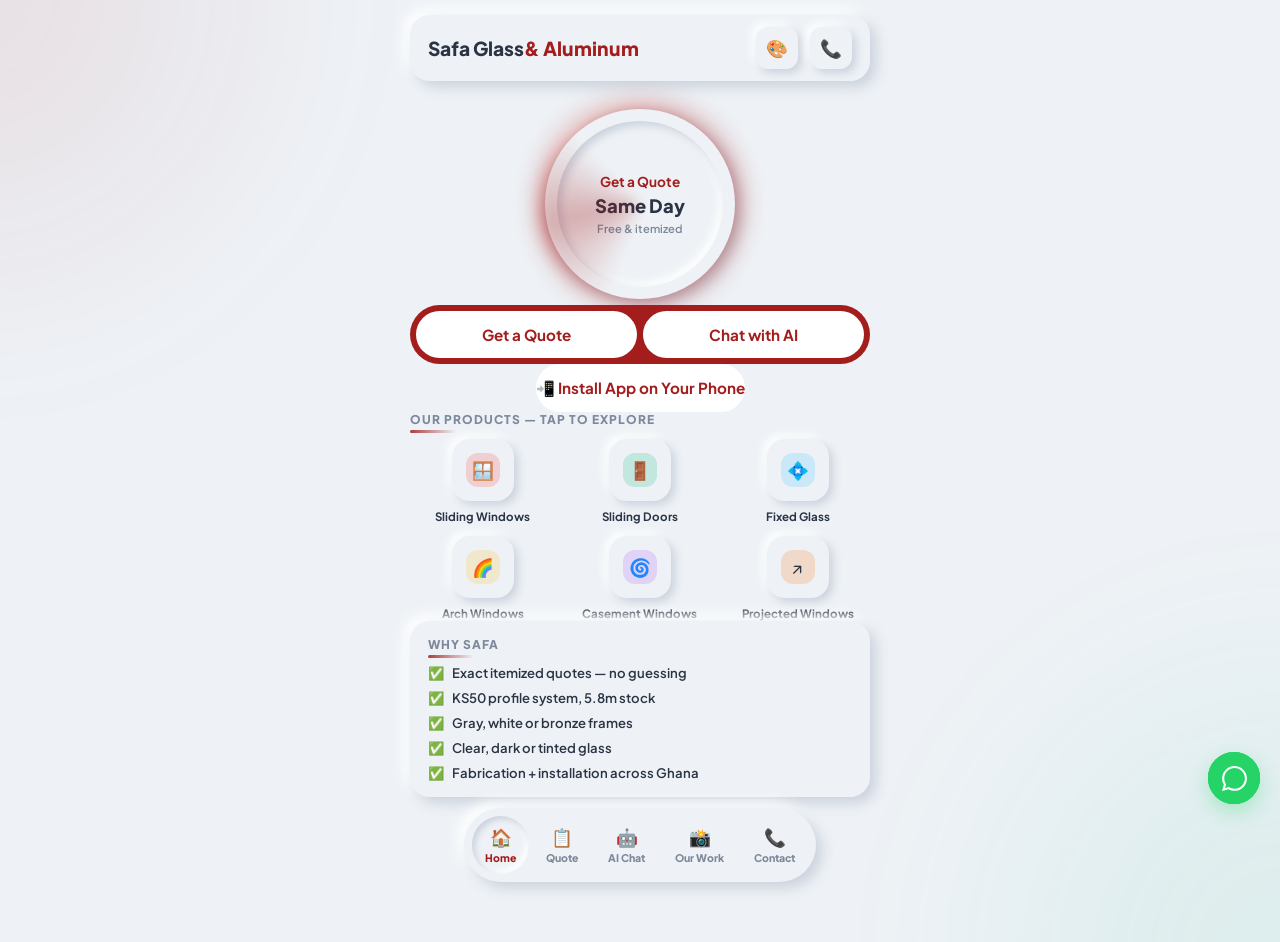
==== index.html @ 669d19ad "v8: AI shows trained example pictures in chat — customer describes window (size+color), AI replies w" ====
<!DOCTYPE html>
<html lang="en">
<head>
  <meta charset="UTF-8" />
  <meta name="viewport" content="width=device-width, initial-scale=1.0" />
  <title>Safa Glass &amp; Aluminum — Quality Fabrication, Ghana</title>
  <!-- v6: scrollable roomy homepage — responsive 16:9 showreel that shows the whole video without cropping, no overlapping elements. v5: installable app (PWA). v4: AI chat memory on device, admin-managed window types, glass showreel video, movable WhatsApp -->
  <link rel="manifest" href="manifest.json">
  <meta name="theme-color" content="#a31d1d">
  <link rel="icon" type="image/png" href="icons/icon-192.png">
  <link rel="apple-touch-icon" href="icons/icon-192.png">
  <meta name="mobile-web-app-capable" content="yes">
  <meta name="apple-mobile-web-app-capable" content="yes">
  <meta name="apple-mobile-web-app-title" content="Safa Glass">
  <link href="https://fonts.googleapis.com/css2?family=Plus+Jakarta+Sans:wght@500;600;700;800&display=swap" rel="stylesheet">
  <style>
    :root, body[data-theme="white"] { --bg-color:#eef2f6; --card-bg:#eef2f6; --shadow-light:#ffffff; --shadow-dark:#cad1dc; --primary-accent:#a31d1d; --text-dark:#2b3445; --text-muted:#7d899b; }
    body[data-theme="black"] { --bg-color:#16181a; --card-bg:#16181a; --shadow-light:#202326; --shadow-dark:#0c0d0e; --primary-accent:#ff4757; --text-dark:#f1f5f9; --text-muted:#8a99ad; }
    body[data-theme="red"] { --bg-color:#2b1215; --card-bg:#2b1215; --shadow-light:#3a191d; --shadow-dark:#1c0b0e; --primary-accent:#ff4d4d; --text-dark:#fecdd3; --text-muted:#fda4af; }
    body[data-theme="gold"] { --bg-color:#221d17; --card-bg:#221d17; --shadow-light:#2f2820; --shadow-dark:#15120e; --primary-accent:#fbbf24; --text-dark:#fef3c7; --text-muted:#d97706; }
    body[data-theme="silver"] { --bg-color:#e2e8f0; --card-bg:#e2e8f0; --shadow-light:#ffffff; --shadow-dark:#cbd5e1; --primary-accent:#475569; --text-dark:#0f172a; --text-muted:#64748b; }
    body[data-theme="blue"] { --bg-color:#0f172a; --card-bg:#0f172a; --shadow-light:#1e293b; --shadow-dark:#080d1a; --primary-accent:#38bdf8; --text-dark:#f8fafc; --text-muted:#94a3b8; }
    * { box-sizing:border-box; margin:0; padding:0; font-family:'Plus Jakarta Sans',sans-serif; }
    body { background:var(--bg-color); color:var(--text-dark); display:flex; justify-content:center; min-height:100vh; padding:15px; transition:background-color .4s,color .4s; }
    .app-container { width:100%; max-width:460px; display:flex; flex-direction:column; gap:22px; position:relative; padding-bottom:130px; }
    html { scroll-behavior:smooth; }
    .neu-flat,.neu-inset,.neu-button { transition:background .4s,box-shadow .4s,color .4s; }
    .neu-flat { background:var(--card-bg); box-shadow:6px 6px 14px var(--shadow-dark),-6px -6px 14px var(--shadow-light); }
    .neu-inset { background:var(--card-bg); box-shadow:inset 4px 4px 8px var(--shadow-dark),inset -4px -4px 8px var(--shadow-light); }
    .neu-button { background:var(--card-bg); box-shadow:4px 4px 10px var(--shadow-dark),-4px -4px 10px var(--shadow-light); border:none; cursor:pointer; }
    .neu-button:active { box-shadow:inset 3px 3px 6px var(--shadow-dark),inset -3px -3px 6px var(--shadow-light); }
    .header { display:flex; justify-content:space-between; align-items:center; padding:12px 18px; border-radius:20px; position:relative; }
    .logo { font-size:1.2rem; font-weight:800; } .logo span { color:var(--primary-accent); }
    .header-actions { display:flex; gap:12px; }
    .icon-btn { width:42px; height:42px; border-radius:12px; display:flex; align-items:center; justify-content:center; font-size:1.1rem; }
    .color-popup { position:absolute; top:65px; right:18px; padding:14px 16px; border-radius:18px; z-index:100; display:flex; flex-direction:column; gap:10px; opacity:0; visibility:hidden; transform:translateY(-10px) scale(.95); transition:all .3s cubic-bezier(.4,0,.2,1); }
    .color-popup.open { opacity:1; visibility:visible; transform:translateY(0) scale(1); }
    .popup-title { font-size:.7rem; font-weight:800; letter-spacing:1px; text-transform:uppercase; color:var(--text-muted); }
    .color-grid { display:grid; grid-template-columns:repeat(3,1fr); gap:12px; }
    .color-option { display:flex; flex-direction:column; align-items:center; gap:4px; cursor:pointer; }
    .color-dot { width:28px; height:28px; border-radius:50%; border:2px solid transparent; }
    .color-option.active .color-dot { border-color:var(--text-dark); transform:scale(1.2); }
    .option-name { font-size:.65rem; font-weight:700; }
    .dot-white { background:#fff; border:1px solid #ccc !important; } .dot-black { background:#16181a; border:1px solid #444 !important; }
    .dot-red { background:#ff4d4d; } .dot-gold { background:#fbbf24; } .dot-silver { background:#cbd5e1; } .dot-blue { background:#38bdf8; }
    .ring-section { display:flex; justify-content:center; margin:6px 0; }
    .ring-outer { width:190px; height:190px; border-radius:50%; display:flex; align-items:center; justify-content:center; padding:12px; }
    .ring-inner { width:100%; height:100%; border-radius:50%; display:flex; flex-direction:column; align-items:center; justify-content:center; text-align:center; padding:10px; }
    .ring-label { font-size:.85rem; font-weight:700; color:var(--primary-accent); margin-bottom:4px; }
    .ring-amount { font-size:1.15rem; font-weight:800; }
    .ring-sub { font-size:.7rem; color:var(--text-muted); font-weight:600; margin-top:4px; }
    .action-bar { background:var(--primary-accent); border-radius:50px; padding:6px; display:flex; gap:6px; }
    .action-btn { flex:1; padding:14px 0; border-radius:40px; font-size:.95rem; font-weight:700; color:var(--primary-accent); text-align:center; border:none; background:#fff; cursor:pointer; }
    .section-title { font-size:.75rem; font-weight:800; letter-spacing:1px; color:var(--text-muted); text-transform:uppercase; margin-bottom:12px; }
    .grid-3 { display:grid; grid-template-columns:repeat(3,1fr); gap:12px; }
    .grid-item { display:flex; flex-direction:column; align-items:center; gap:8px; cursor:pointer; }
    .grid-icon-box { width:62px; height:62px; border-radius:18px; display:flex; align-items:center; justify-content:center; }
    .grid-label { font-size:.72rem; font-weight:700; text-align:center; }
    .bg-red { background:rgba(239,68,68,.2); } .bg-green { background:rgba(16,185,129,.2); } .bg-purple { background:rgba(168,85,247,.2); } .bg-orange { background:rgba(249,115,22,.2); } .bg-blue { background:rgba(56,189,248,.2); } .bg-gold { background:rgba(251,191,36,.2); }
    .card { padding:16px 18px; border-radius:20px; overflow:hidden; }
    .card img.hero { width:100%; height:180px; object-fit:cover; border-radius:14px; display:block; box-shadow:4px 4px 10px var(--shadow-dark),-4px -4px 10px var(--shadow-light); }
    .card h3 { font-size:1.05rem; font-weight:800; margin:12px 0 6px; }
    .card p { font-size:.85rem; color:var(--text-muted); font-weight:600; line-height:1.5; }
    .feat { display:flex; align-items:center; gap:8px; font-size:.82rem; font-weight:600; margin-top:8px; }
    .gal { display:grid; grid-template-columns:repeat(3,1fr); gap:10px; }
    .gal .g-item { position:relative; }
    .gal img { width:100%; height:105px; object-fit:cover; border-radius:14px; display:block; box-shadow:4px 4px 10px var(--shadow-dark),-4px -4px 10px var(--shadow-light); }
    .g-cap { font-size:.62rem; font-weight:700; color:var(--text-muted); margin-top:4px; text-align:center; }
    .form-card { border-radius:20px; padding:18px; display:flex; flex-direction:column; gap:12px; }
    .f-label { font-size:.72rem; font-weight:800; letter-spacing:.5px; color:var(--text-muted); text-transform:uppercase; }
    .f-input,.f-select,.f-textarea { width:100%; padding:13px 16px; border:none; border-radius:14px; font-size:.95rem; font-family:inherit; color:var(--text-dark); background:var(--card-bg); box-shadow:inset 4px 4px 8px var(--shadow-dark),inset -4px -4px 8px var(--shadow-light); outline:none; }
    .f-textarea { min-height:90px; resize:vertical; }
    .send-btn { background:var(--primary-accent); color:#fff; border:none; border-radius:40px; padding:15px 0; font-size:.95rem; font-weight:800; cursor:pointer; }
    .send-btn:active { opacity:.85; }
    .contact-list { display:flex; flex-direction:column; gap:10px; }
    .c-item { display:flex; align-items:center; gap:12px; padding:13px 15px; border-radius:16px; box-shadow:4px 4px 10px var(--shadow-dark),-4px -4px 10px var(--shadow-light); cursor:pointer; }
    .c-main { flex:1; } .c-title { font-size:.88rem; font-weight:700; } .c-sub { font-size:.7rem; color:var(--text-muted); font-weight:600; }
    .tab-bar { position:fixed; bottom:18px; left:50%; transform:translateX(-50%); display:flex; gap:4px; padding:8px; border-radius:50px; z-index:60; }
    .tab-btn { border:none; background:transparent; padding:10px 13px; border-radius:40px; font-size:.66rem; font-weight:800; color:var(--text-muted); cursor:pointer; display:flex; flex-direction:column; align-items:center; gap:3px; }
    .tab-btn .ti { font-size:1.1rem; }
    .tab-btn.active { color:var(--primary-accent); box-shadow:inset 3px 3px 6px var(--shadow-dark),inset -3px -3px 6px var(--shadow-light); }
    .page { display:none; } .page.active { display:block; }
    .mt { margin-top:20px; }
    .back-btn { display:inline-flex; align-items:center; gap:6px; padding:10px 18px; border-radius:40px; border:none; font-weight:800; font-size:.8rem; color:var(--primary-accent); cursor:pointer; box-shadow:4px 4px 10px var(--shadow-dark),-4px -4px 10px var(--shadow-light); background:var(--card-bg); }
    .chat-box { border-radius:20px; padding:16px; display:flex; flex-direction:column; gap:10px; }
    .chat-log { display:flex; flex-direction:column; gap:10px; max-height:55vh; overflow-y:auto; padding:4px; }
    .msg { max-width:85%; padding:11px 15px; border-radius:16px; font-size:.88rem; font-weight:600; line-height:1.45; white-space:pre-wrap; }
    .msg.bot { align-self:flex-start; box-shadow:4px 4px 10px var(--shadow-dark),-4px -4px 10px var(--shadow-light); background:var(--card-bg); border-bottom-left-radius:4px; }
    .msg.user { align-self:flex-end; background:var(--primary-accent); color:#fff; border-bottom-right-radius:4px; }
    .msg.typing { color:var(--text-muted); font-style:italic; }
    .chips { display:flex; gap:8px; flex-wrap:wrap; }
    .chip { padding:8px 14px; border-radius:30px; border:none; font-size:.72rem; font-weight:700; color:var(--text-dark); cursor:pointer; box-shadow:4px 4px 10px var(--shadow-dark),-4px -4px 10px var(--shadow-light); background:var(--card-bg); }
    .chat-input-row { display:flex; gap:10px; }
    .chat-input-row input { flex:1; }
    .send-ico { width:52px; height:52px; border-radius:50%; background:var(--primary-accent); color:#fff; border:none; font-size:1.2rem; cursor:pointer; }
    .whatsapp-btn { position:fixed; bottom:96px; right:20px; width:52px; height:52px; background:#25d366; border-radius:50%; display:flex; align-items:center; justify-content:center; box-shadow:0 8px 20px rgba(37,211,102,.3); cursor:pointer; z-index:60; }
    .whatsapp-btn svg { width:25px; height:25px; fill:#fff; }
    /* v4 — glass showreel video section */
    .showreel { position:relative; padding:18px; border-radius:26px; overflow:hidden; margin:4px 0; }
    .showreel-ring { position:relative; width:100%; border-radius:22px; overflow:hidden; box-shadow:inset 3px 3px 8px var(--shadow-dark),inset -3px -3px 8px var(--shadow-light); background:var(--card-bg); }
    .showreel-head { display:flex; align-items:center; justify-content:space-between; margin-bottom:12px; }
    .showreel-head .section-title { margin-bottom:0; }
    .live-dot { width:8px; height:8px; border-radius:50%; background:#10b981; display:inline-block; animation:pulse 1.6s infinite; }
    @keyframes pulse { 0%{box-shadow:0 0 0 0 rgba(16,185,129,.5);} 70%{box-shadow:0 0 0 8px rgba(16,185,129,0);} 100%{box-shadow:0 0 0 0 rgba(16,185,129,0);} }
    .video-frame { position:relative; width:100%; aspect-ratio:16/9; height:auto; border-radius:18px; overflow:hidden; background:#000; }
    .video-frame img, .video-frame iframe { width:100%; height:100%; object-fit:cover; border:none; display:block; }
    .video-frame video { width:100%; height:100%; object-fit:contain; border:none; display:block; background:#000; }
    .video-cover { position:absolute; inset:0; display:flex; align-items:center; justify-content:center; flex-direction:column; gap:8px; cursor:pointer; background:rgba(0,0,0,.25); }
    .play-btn { width:58px; height:58px; border-radius:50%; background:rgba(255,255,255,.85); display:flex; align-items:center; justify-content:center; font-size:1.4rem; box-shadow:0 10px 26px rgba(0,0,0,.35); cursor:pointer; transition:transform .2s; }
    .play-btn:active { transform:scale(.9); }
    .play-hint { font-size:.68rem; font-weight:800; color:#fff; text-shadow:0 1px 4px rgba(0,0,0,.6); }
    .glass-shine { position:absolute; top:0; left:-80%; width:60%; height:100%; pointer-events:none; background:linear-gradient(105deg, rgba(255,255,255,0) 30%, rgba(255,255,255,.16) 48%, rgba(255,255,255,.38) 50%, rgba(255,255,255,.16) 52%, rgba(255,255,255,0) 70%); animation:shine 5.5s ease-in-out infinite; }
    @keyframes shine { 0%{left:-80%;} 45%{left:130%;} 100%{left:130%;} }
    .glass-bub { position:absolute; border-radius:50%; border:1px solid rgba(255,255,255,.35); background:linear-gradient(135deg, rgba(255,255,255,.28), rgba(255,255,255,.05)); pointer-events:none; animation:bubUp linear infinite; }
    @keyframes bubUp { 0%{ transform:translateY(0) scale(.9); opacity:0; } 15%{opacity:.9;} 100%{ transform:translateY(-170px) scale(1.15); opacity:0; } }
    .showreel-ring::after { content:''; position:absolute; top:-50%; left:-50%; width:200%; height:200%; pointer-events:none; background:conic-gradient(from 0deg, transparent 0%, rgba(163,29,29,.14) 12%, transparent 26%, rgba(163,29,29,.10) 50%, transparent 68%, rgba(163,29,29,.16) 84%, transparent 96%); animation:glassSpin 9s linear infinite; opacity:.8; }
    @keyframes glassSpin { to { transform:rotate(360deg); } }
    /* v4 — draggable whatsapp */
    .whatsapp-btn { touch-action:none; user-select:none; -webkit-user-select:none; }
    .whatsapp-btn.dragging { transition:none; box-shadow:0 14px 30px rgba(37,211,102,.45); transform:scale(1.08); }
    .msg img.pic { max-width:100%; width:100%; border-radius:12px; display:block; box-shadow:4px 4px 10px var(--shadow-dark),-4px -4px 10px var(--shadow-light); }
    .msg-pic { align-self:flex-start; max-width:85%; padding:8px; border-radius:16px; box-shadow:4px 4px 10px var(--shadow-dark),-4px -4px 10px var(--shadow-light); background:var(--card-bg); }
    .ok-banner { display:none; text-align:center; padding:24px 16px; border-radius:20px; box-shadow:4px 4px 10px var(--shadow-dark),-4px -4px 10px var(--shadow-light); }
    .ok-banner .big { font-size:2.2rem; }
    .ok-banner h4 { font-size:1.05rem; font-weight:800; margin:8px 0 4px; }
    .ok-banner p { font-size:.8rem; color:var(--text-muted); font-weight:600; }
  
/* ================================================================
   SAFA MOTION SYSTEM v7 — deep CSS animation layer
   All effects are transform/opacity based (GPU compositing).
   Disabled automatically for reduced-motion users.
   ================================================================ */
:root{
  --ease-spring: cubic-bezier(.22,1.42,.36,1);
  --ease-out:    cubic-bezier(.16,1,.3,1);
  --ease-io:     cubic-bezier(.65,.05,.36,1);
  --dur-fast:.22s; --dur-mid:.45s; --dur-slow:.8s;
}

/* ---------- page transition ---------- */
.page.active{ animation: pageIn var(--dur-mid) var(--ease-out) both; }
@keyframes pageIn{ from{ opacity:0; transform:translateY(16px) scale(.99); } to{ opacity:1; transform:none; } }

/* ---------- ambient drifting glass orbs (background) ---------- */
.app-container::before, .app-container::after{
  content:''; position:fixed; z-index:-1; width:52vmax; height:52vmax; border-radius:50%;
  filter:blur(70px); opacity:.09; pointer-events:none;
}
.app-container::before{
  background:radial-gradient(circle at 30% 30%, var(--primary-accent), transparent 62%);
  top:-16vmax; left:-18vmax;
  animation: orbDrift 26s var(--ease-io) infinite alternate;
}
.app-container::after{
  background:radial-gradient(circle at 70% 70%, #10b981, transparent 62%);
  bottom:-20vmax; right:-16vmax;
  animation: orbDrift 34s var(--ease-io) infinite alternate-reverse;
}
@keyframes orbDrift{
  0%  { transform:translate(0,0) scale(1); }
  50% { transform:translate(9vmax,7vmax) scale(1.18); }
  100%{ transform:translate(-7vmax,11vmax) scale(.92); }
}

/* ---------- scroll-reveal engine (JS adds .rv / .on + --d) ---------- */
.rv{ opacity:0; transform:translateY(26px); will-change:transform,opacity; }
.rv.rv-left{ transform:translateX(-32px); }
.rv.rv-pop{ transform:scale(.86); }
.rv.rv-blur{ filter:blur(6px); transform:translateY(18px); }
.rv.on{ animation: rvUp .65s var(--ease-out) both; animation-delay: calc(var(--d,0) * 70ms); }
.rv.rv-left.on{ animation-name: rvLeft; }
.rv.rv-pop.on{ animation-name: rvPop; }
.rv.rv-blur.on{ animation-name: rvBlurIn; }
@keyframes rvUp{ from{ opacity:0; transform:translateY(26px); } to{ opacity:1; transform:none; } }
@keyframes rvLeft{ from{ opacity:0; transform:translateX(-32px); } to{ opacity:1; transform:none; } }
@keyframes rvPop{ from{ opacity:0; transform:scale(.86); } to{ opacity:1; transform:none; } }
@keyframes rvBlurIn{ from{ opacity:0; filter:blur(6px); transform:translateY(18px); } to{ opacity:1; filter:blur(0); transform:none; } }

/* section titles get a drawn underline once revealed */
.section-title{ position:relative; }
.section-title::after{
  content:''; position:absolute; left:0; bottom:-6px; height:3px; width:46px; border-radius:3px;
  background:linear-gradient(90deg,var(--primary-accent),transparent);
  transform:scaleX(0); transform-origin:left; opacity:.85;
}
.section-title.on::after{ animation: lineGrow .55s var(--ease-out) .25s forwards; }
@keyframes lineGrow{ to{ transform:scaleX(1); } }

/* ---------- hero ring: rotating conic glow + breathing ---------- */
.ring-outer{ position:relative; }
.ring-outer::before{
  content:''; position:absolute; inset:-7px; border-radius:50%; pointer-events:none;
  background:conic-gradient(from 0deg, transparent 0 55%, var(--primary-accent) 72%, transparent 88%);
  filter:blur(7px); opacity:.32;
  animation: spinGlow 6s linear infinite;
}
.ring-outer::after{
  content:''; position:absolute; inset:0; border-radius:50%; pointer-events:none;
  box-shadow:0 0 34px -6px var(--primary-accent);
  animation: breathe 4.5s ease-in-out infinite;
}
@keyframes spinGlow{ to{ transform:rotate(360deg); } }
@keyframes breathe{ 0%,100%{ opacity:.25; } 50%{ opacity:.7; } }

/* ---------- video frame breathing glow ---------- */
.video-frame{ animation: frameGlow 5.5s ease-in-out infinite; }
@keyframes frameGlow{ 0%,100%{ box-shadow:0 0 0 1px rgba(0,0,0,.04); } 50%{ box-shadow:0 12px 34px -14px var(--primary-accent); } }

/* ---------- card shimmer sweep on hover (content cards only —
     the header/tab-bar are skipped so popups never get clipped) ---------- */
.card.neu-flat, .showreel.neu-flat, .form-card.neu-flat, .chat-box.neu-flat{
  position:relative; overflow:hidden;
}
.card.neu-flat::after, .showreel.neu-flat::after, .form-card.neu-flat::after, .chat-box.neu-flat::after{
  content:''; position:absolute; inset:0; pointer-events:none; z-index:1;
  background:linear-gradient(105deg, transparent 42%, rgba(255,255,255,.45) 50%, transparent 58%);
  transform:translateX(-130%);
}
.card.neu-flat:hover::after, .showreel.neu-flat:hover::after,
.form-card.neu-flat:hover::after, .chat-box.neu-flat:hover::after{ animation: shimmer 1.1s ease both; }
@keyframes shimmer{ to{ transform:translateX(130%); } }

/* ---------- micro-interactions: springs ---------- */
.action-btn, .send-btn, .back-btn, .send-ico, .chip, .color-option, .grid-item, .c-item, .tab-btn, .icon-btn{
  transition: transform var(--dur-fast) var(--ease-spring), box-shadow var(--dur-fast) ease;
}
.action-btn:active, .send-btn:active, .back-btn:active, .send-ico:active,
.chip:active, .color-option:active, .grid-item:active, .c-item:active, .tab-btn:active, .icon-btn:active{
  transform:scale(.94);
}
.action-btn:hover, .send-btn:hover{ transform:translateY(-2px); }
.chip:hover{ transform:translateY(-2px) scale(1.04); }
.grid-item:hover, .c-item:hover{ transform:translateY(-3px); }

/* ---------- tab bar: active icon wiggle ---------- */
.tab-btn .ti{ transition:transform var(--dur-fast) var(--ease-spring); }
.tab-btn.active .ti{ animation: wiggle 1.9s var(--ease-io) infinite; }
@keyframes wiggle{
  0%,100%{ transform:rotate(0) scale(1); }
  5%{ transform:rotate(-13deg) scale(1.18); } 10%{ transform:rotate(11deg); }
  15%{ transform:rotate(-7deg); } 20%{ transform:rotate(4deg); } 25%{ transform:rotate(0) scale(1); }
}

/* ---------- WhatsApp button: radiating pulse rings ---------- */
.whatsapp-btn::before, .whatsapp-btn::after{
  content:''; position:absolute; inset:0; border-radius:50%; pointer-events:none;
  border:2px solid #25d366;
  animation: pulseRing 2.4s ease-out infinite;
}
.whatsapp-btn::after{ animation-delay:1.2s; }
@keyframes pulseRing{ 0%{ transform:scale(1); opacity:.55; } 100%{ transform:scale(1.85); opacity:0; } }

/* ---------- chat: every message slides in with a spring ---------- */
.msg{ animation: msgIn .42s var(--ease-spring) both; }
@keyframes msgIn{ from{ opacity:0; transform:translateY(12px) scale(.97); } to{ opacity:1; transform:none; } }

/* ---------- chips pop in staggered on page entry ---------- */
.chip{ animation: chipPop .5s var(--ease-spring) both; animation-delay: calc(var(--ci,0) * 80ms); }
@keyframes chipPop{ from{ opacity:0; transform:scale(.7); } to{ opacity:1; transform:none; } }

/* ---------- success banner: celebratory pop + glow ---------- */
.ok-banner{ animation: okPop .7s var(--ease-spring) both; }
.ok-banner .big{ animation: okBounce 1.4s var(--ease-spring) .3s both; }
@keyframes okPop{ from{ opacity:0; transform:scale(.8); } to{ opacity:1; transform:none; } }
@keyframes okBounce{ 0%{ transform:scale(0);} 60%{ transform:scale(1.25);} 100%{ transform:scale(1);} }

/* ---------- color popup spring ---------- */
.color-popup.open{ animation: popIn .45s var(--ease-spring) both; }
@keyframes popIn{ from{ opacity:0; transform:translateY(-10px) scale(.9); } to{ opacity:1; transform:none; } }

/* ---------- hero logo gentle float ---------- */
.logo{ animation: floaty 6s ease-in-out infinite; }
@keyframes floaty{ 0%,100%{ transform:translateY(0); } 50%{ transform:translateY(-3px); } }

/* ---------- reduced motion: everything calms down ---------- */
@media (prefers-reduced-motion: reduce){
  *, *::before, *::after{
    animation-duration:.001s !important; animation-iteration-count:1 !important;
    transition-duration:.001s !important; scroll-behavior:auto !important;
  }
  .rv{ opacity:1; transform:none; filter:none; }
  .section-title::after{ transform:scaleX(1); }
}
</style>
</head>
<body data-theme="white">
<div class="app-container">

  <header class="header neu-flat" style="display:flex;">
    <div class="logo">Safa Glass<span>&amp; Aluminum</span></div>
    <div class="header-actions">
      <button class="icon-btn neu-button" id="paletteBtn" onclick="togglePopup(event)">🎨</button>
      <button class="icon-btn neu-button" onclick="location.href='tel:+233248503631'">📞</button>
    </div>
    <div class="color-popup neu-flat" id="colorPopup">
      <span class="popup-title">Choose Color</span>
      <div class="color-grid">
        <div class="color-option opt-white active" onclick="switchTheme('white')"><div class="color-dot dot-white"></div><span class="option-name">White</span></div>
        <div class="color-option opt-black" onclick="switchTheme('black')"><div class="color-dot dot-black"></div><span class="option-name">Black</span></div>
        <div class="color-option opt-red" onclick="switchTheme('red')"><div class="color-dot dot-red"></div><span class="option-name">Red</span></div>
        <div class="color-option opt-gold" onclick="switchTheme('gold')"><div class="color-dot dot-gold"></div><span class="option-name">Gold</span></div>
        <div class="color-option opt-silver" onclick="switchTheme('silver')"><div class="color-dot dot-silver"></div><span class="option-name">Silver</span></div>
        <div class="color-option opt-blue" onclick="switchTheme('blue')"><div class="color-dot dot-blue"></div><span class="option-name">Blue</span></div>
      </div>
    </div>
  </header>

  <!-- HOME -->
  <div class="page active" id="page-home">
    <section class="ring-section">
      <div class="ring-outer neu-flat"><div class="ring-inner neu-inset">
        <span class="ring-label">Get a Quote</span>
        <span class="ring-amount">Same Day</span>
        <span class="ring-sub">Free &amp; itemized</span>
      </div></div>
    </section>
    <section class="action-bar">
      <button class="action-btn" onclick="nav('quote')">Get a Quote</button>
      <button class="action-btn" onclick="nav('chat')">Chat with AI</button>
    </section>
    <!-- v5 — INSTALL APP -->
    <section style="text-align:center;">
      <button class="action-btn" id="installBtn" onclick="installApp()">📲 Install App on Your Phone</button>
    </section>
    <!-- SHOWREEL VIDEO (managed from Admin — v4) -->
    <section class="showreel neu-flat" id="showreel" style="display:none;">
      <div class="showreel-head"><div class="section-title">Our Showreel</div><span style="font-size:.62rem;font-weight:800;color:#10b981;"><span class="live-dot"></span>&nbsp;Watch us work</span></div>
      <div class="showreel-ring">
        <div class="video-frame" id="videoFrame"></div>
        <div class="glass-shine"></div>
        <div class="glass-bub" style="width:26px;height:26px;left:8%;bottom:-30px;animation-duration:7s;"></div>
        <div class="glass-bub" style="width:16px;height:16px;left:20%;bottom:-20px;animation-duration:9s;animation-delay:2s;"></div>
        <div class="glass-bub" style="width:20px;height:20px;right:10%;bottom:-26px;animation-duration:8s;animation-delay:4s;"></div>
      </div>
    </section>
    <section>
      <div class="section-title">Our Products — Tap to explore</div>
      <div class="grid-3" id="catGrid"></div>
    </section>
    <section class="card neu-flat">
      <div class="section-title">Why Safa</div>
      <div class="feat">✅ <span>Exact itemized quotes — no guessing</span></div>
      <div class="feat">✅ <span>KS50 profile system, 5.8m stock</span></div>
      <div class="feat">✅ <span>Gray, white or bronze frames</span></div>
      <div class="feat">✅ <span>Clear, dark or tinted glass</span></div>
      <div class="feat">✅ <span>Fabrication + installation across Ghana</span></div>
    </section>
  </div>

  <!-- CATEGORY DETAIL -->
  <div class="page" id="page-cat">
    <button class="back-btn" onclick="nav('home')">← Back</button>
    <section class="card neu-flat" id="catDetail"></section>
    <section class="action-bar">
      <button class="action-btn" onclick="quoteThis()">Request This</button>
    </section>
  </div>

  <!-- QUOTE -->
  <div class="page" id="page-quote">
    <div class="form-card neu-flat" id="quoteForm">
      <div class="section-title">Get a Quote</div>
      <div><div class="f-label">Your Name *</div><input class="f-input" id="qName" placeholder="e.g. Kwame Mensah"></div>
      <div><div class="f-label">Phone</div><input class="f-input" id="qPhone" type="tel" placeholder="e.g. 024 000 0000"></div>
      <div><div class="f-label">What do you need? *</div>
        <select class="f-select" id="qType"></select></div>
      <div><div class="f-label">Measurements — Width × Height (mm), one per line *</div>
        <textarea class="f-textarea" id="qSizes" placeholder="1720 × 1580&#10;1200 × 1200"></textarea></div>
      <div><div class="f-label">Note (optional)</div><input class="f-input" id="qNote" placeholder="e.g. dark glass, gray frames"></div>
      <button class="send-btn" onclick="sendQuote()">Send to Safa</button>
      <div style="text-align:center;font-size:.68rem;color:var(--text-muted);font-weight:600;">Goes straight to Safa — we respond same day. You can also send it on WhatsApp.</div>
    </div>
    <div class="ok-banner neu-flat" id="quoteOk">
      <div class="big">✅</div>
      <h4>Quote request sent!</h4>
      <p>Safa has received your measurements and will contact you the same day.</p>
      <button class="action-btn" style="margin-top:14px;background:#25d366;color:#fff;" onclick="openWhatsApp()">Also send on WhatsApp</button>
    </div>
  </div>

  <!-- CHAT -->
  <div class="page" id="page-chat">
    <div class="chat-box neu-flat">
      <div class="section-title" style="display:flex;align-items:center;gap:8px;" id="chatHeader">🤖 Safa AI Assistant <span style="font-size:.6rem;color:#10b981;">● online</span></div>
      <div id="ownerBanner" style="display:none;background:rgba(16,185,129,.12);border-left:3px solid #10b981;border-radius:12px;padding:10px 14px;font-size:.8rem;font-weight:700;">👤 You're now chatting with <b>Suleiman (Owner)</b> — Safa Glass &amp; Aluminum. The AI assistant will stay quiet.</div>
      <div class="chat-log" id="chatLog"></div>
      <div class="chips" id="chips">
        <button class="chip" onclick="chipAsk('How much are sliding windows?')">How much are windows?</button>
        <button class="chip" onclick="chipAsk('How do I measure my windows?')">How do I measure?</button>
        <button class="chip" onclick="requestOwner()">👤 Talk to Owner</button>
      </div>
      <div class="chat-input-row">
        <input class="f-input" id="chatInput" placeholder="Ask about windows, doors, glass..." onkeydown="if(event.key==='Enter')sendChat()">
        <button class="send-ico" onclick="sendChat()">➤</button>
      </div>
    </div>
  </div>

  <!-- WORK / GALLERY -->
  <div class="page" id="page-work">
    <div class="card neu-flat">
      <div class="section-title">Our Work</div>
      <div class="gal" id="workGrid"><div style="grid-column:1/3;font-size:.8rem;color:var(--text-muted);font-weight:600;">Loading our projects…</div></div>
    </div>
  </div>

  <!-- CONTACT -->
  <div class="page" id="page-contact">
    <div class="card neu-flat">
      <div class="section-title">Contact Safa</div>
      <div class="contact-list">
        <div class="c-item" onclick="location.href='tel:+233248503631'"><div class="bg-green" style="width:34px;height:34px;border-radius:12px;display:flex;align-items:center;justify-content:center;">📞</div><div class="c-main"><div class="c-title">0248 503 631 / 0599 931 348</div><div class="c-sub">Call anytime</div></div></div>
        <div class="c-item" onclick="openWhatsApp()"><div class="bg-green" style="width:34px;height:34px;border-radius:12px;display:flex;align-items:center;justify-content:center;">💬</div><div class="c-main"><div class="c-title">WhatsApp Chat</div><div class="c-sub">0599 931 348 — live chat with us</div></div></div>
        <div class="c-item" onclick="location.href='mailto:safaglassaluminum@gmail.com'"><div class="bg-purple" style="width:34px;height:34px;border-radius:12px;display:flex;align-items:center;justify-content:center;">✉️</div><div class="c-main"><div class="c-title">safaglassaluminum@gmail.com</div><div class="c-sub">Email</div></div></div>
        <div class="c-item" onclick="location.href='https://facebook.com/SafaGlassAluminum'"><div class="bg-blue" style="width:34px;height:34px;border-radius:12px;display:flex;align-items:center;justify-content:center;">👍</div><div class="c-main"><div class="c-title">@SafaGlassAluminum</div><div class="c-sub">Facebook</div></div></div>
        <div class="c-item"><div class="bg-orange" style="width:34px;height:34px;border-radius:12px;display:flex;align-items:center;justify-content:center;">💵</div><div class="c-main"><div class="c-title">MTN MoMo 0599 931 348</div><div class="c-sub">Mobile Money</div></div></div>
      </div>
    </div>
    <div class="card neu-flat mt">
      <div class="section-title">About Safa</div>
      <p>Safa Glass &amp; Aluminum fabricates and installs windows, doors, louvres, partitions and shop fronts across Ghana. Every job starts with an accurate, itemized estimate. Measure well, cut right, fit perfectly.</p>
      <p style="margin-top:10px;font-weight:700;">Suleiman "Never Hide" Alhassan — Founder</p>
    </div>
  </div>

  <nav class="tab-bar neu-flat">
    <button class="tab-btn active" data-tab="home" onclick="nav('home')"><span class="ti">🏠</span>Home</button>
    <button class="tab-btn" data-tab="quote" onclick="nav('quote')"><span class="ti">📋</span>Quote</button>
    <button class="tab-btn" data-tab="chat" onclick="nav('chat')"><span class="ti">🤖</span>AI Chat</button>
    <button class="tab-btn" data-tab="work" onclick="nav('work')"><span class="ti">📸</span>Our Work</button>
    <button class="tab-btn" data-tab="contact" onclick="nav('contact')"><span class="ti">📞</span>Contact</button>
  </nav>

  <div class="whatsapp-btn">
    <svg viewBox="0 0 24 24"><path d="M.057 24l1.687-6.163c-1.041-1.804-1.588-3.849-1.587-5.946.003-6.556 5.338-11.891 11.893-11.891 3.181.001 6.167 1.24 8.413 3.488 2.245 2.248 3.481 5.236 3.48 8.414-.003 6.557-5.338 11.892-11.893 11.892-1.99-.001-3.951-.5-5.688-1.448l-6.305 1.654zm6.597-3.807c1.676.995 3.276 1.591 5.392 1.592 5.448 0 9.886-4.434 9.889-9.885.002-5.462-4.415-9.89-9.881-9.892-5.452 0-9.887 4.434-9.889 9.884-.001 2.225.651 3.891 1.746 5.634l-.999 3.648 3.742-.981z"/></svg>
  </div>
</div>

<script>
const API = 'https://zola-0cd423e5.base44.app/functions/';

function esc(s){ return String(s==null?'':s).replace(/[&<>"']/g, c => ({'&':'&amp;','<':'&lt;','>':'&gt;','"':'&quot;',"'":'&#39;'}[c])); }

/* THEMES */
const popup = document.getElementById('colorPopup');
function togglePopup(e){ e.stopPropagation(); popup.classList.toggle('open'); }
document.addEventListener('click', e => { if (!popup.contains(e.target) && e.target !== paletteBtn) popup.classList.remove('open'); });
function switchTheme(t){
  document.body.setAttribute('data-theme', t);
  localStorage.setItem('safa_theme', t);
  document.querySelectorAll('.color-option').forEach(o => o.classList.remove('active'));
  const el = document.querySelector('.opt-' + t); if (el) el.classList.add('active');
  popup.classList.remove('open');
}
(function(){ const s = localStorage.getItem('safa_theme'); if (s) switchTheme(s); })();

/* NAV */
function nav(view){
  document.querySelectorAll('.page').forEach(p => p.classList.remove('active'));
  document.getElementById('page-' + view).classList.add('active');
  document.querySelectorAll('.tab-btn').forEach(b => b.classList.toggle('active', b.dataset.tab === view));
  if (view === 'work') loadWork();
  if (view === 'chat') pollChat();
  window.scrollTo(0,0);
}

/* CATEGORIES */
const DEFAULT_CATS = [
  { id:'windows', name:'Sliding Windows', emoji:'🪟', img:'assets/sliding-window.png', bg:'bg-red',
    desc:'Our most popular product. Smooth-gliding panels on the KS50 profile system — 2-panel, 3-panel or 4-panel, built to your exact opening.',
    feats:['Gray, white or bronze frames','Clear, dark or tinted glass','Optional mosquito netting','Strong locks and rollers'] },
  { id:'doors', name:'Sliding Doors', emoji:'🚪', img:'assets/sliding-door.png', bg:'bg-green',
    desc:'Wide sliding doors for living rooms, balconies and entrances. Heavy-duty tracks and rollers that carry big glass panels without sticking.',
    feats:['Up to 4 panels','Security locks included','Door stoppers and buffers','Made to your opening size'] },
  { id:'fixed', name:'Fixed Glass', emoji:'💠', img:'assets/hero-building.png', bg:'bg-blue',
    desc:'Non-opening glass panels for maximum light and view — staircases, landings, hallways and modern facades.',
    feats:['No leaf, no lock — less cost','Best for big views','Clean silicone finishing','Any shape within reason'] },
  { id:'arch', name:'Arch Windows', emoji:'🌈', img:'assets/shopfront.png', bg:'bg-gold',
    desc:'Curved-top windows that give entrances and staircases a beautiful finish. We bend and join the profile to your curve.',
    feats:['Custom curve radius','Combine with fixed or sliding','Great for entrances','Gray, white or bronze'] },
  { id:'casement', name:'Casement Windows', emoji:'🌀', img:'assets/louvre.png', bg:'bg-purple',
    desc:'Hinged windows that swing open like a door. Lock tight against rain and dust, and pull fresh air deep into the room.',
    feats:['Opens fully outward','Tight rubber sealing','Multi-point locking','Good security'] },
  { id:'projected', name:'Projected Windows', emoji:'↗️', img:'assets/partition.png', bg:'bg-orange',
    desc:'Top-hung windows that project outward from the bottom — ventilate safely even during light rain.',
    feats:['Rain-safe ventilation','Hinged at the top','Easy one-hand operation','Great for bathrooms & kitchens'] }
];
let CATS = DEFAULT_CATS.slice();
let currentCat = CATS[0];
const BADGES = ['bg-red','bg-green','bg-blue','bg-gold','bg-purple','bg-orange'];
function renderCats(){
  document.getElementById('catGrid').innerHTML = CATS.map(c =>
  `<div class="grid-item" onclick="openCat('${c.id}')">
     <div class="grid-icon-box neu-button"><div class="icon-badge ${c.bg}" style="width:34px;height:34px;border-radius:12px;display:flex;align-items:center;justify-content:center;font-size:1.1rem;">${c.emoji}</div></div>
     <span class="grid-label">${esc(c.name)}</span>
   </div>`).join('');
  populateTypeSelect();
}
/* v4 — quote form type list follows the admin-managed types */
function populateTypeSelect(){
  const sel = document.getElementById('qType');
  if (!sel) return;
  const names = CATS.map(c => c.name);
  ['Louvre Windows','Partitions / Shop Front','Glass Supply / Replacement'].forEach(x => { if (!names.includes(x)) names.push(x); });
  sel.innerHTML = names.map(n => `<option>${esc(n)}</option>`).join('');
}
renderCats();

function openCat(id){
  const c = CATS.find(x => x.id === id); if (!c) return;
  currentCat = c;
  const cimg = c.img || 'assets/hero-building.png';
  document.getElementById('catDetail').innerHTML =
    `<img class="hero" src="${cimg}" alt="${esc(c.name)}">
     <h3>${c.name}</h3><p>${c.desc}</p>
     ${c.feats.map(f => `<div class="feat">✔️ <span>${f}</span></div>`).join('')}
     <p style="margin-top:12px;font-weight:700;color:var(--primary-accent);">Rough guide: GH₵1,000 per square metre of opening, installed. Exact price comes from the owner after measurements.</p>`;
  nav('cat');
}
function quoteThis(){ document.getElementById('qType').value = currentCat.name; nav('quote'); }

/* QUOTE */
async function sendQuote(){
  const v = id => document.getElementById(id).value.trim();
  const name = v('qName'), sizes = v('qSizes');
  if (!name || !sizes){ alert('Please enter your name and the measurements.'); return; }
  const btn = document.querySelector('#quoteForm .send-btn'); btn.textContent = 'Sending…'; btn.disabled = true;
  try {
    await fetch(API + 'safaSubmitQuote', {
      method:'POST', headers:{'Content-Type':'application/json'},
      body: JSON.stringify({ name, phone:v('qPhone'), type:v('qType'), sizes, note:v('qNote') })
    });
  } catch (e) { /* still show WhatsApp option */ }
  document.getElementById('quoteForm').style.display = 'none';
  document.getElementById('quoteOk').style.display = 'block';
  window.scrollTo(0,0);
}
function openWhatsApp(){
  const v = id => document.getElementById(id).value.trim();
  const name = v('qName'), sizes = v('qSizes');
  let msg = '*QUOTATION REQUEST — Safa Glass & Aluminum*%0A%0A';
  if (name) msg += 'Name: ' + encodeURIComponent(name) + '%0A';
  if (v('qPhone')) msg += 'Phone: ' + encodeURIComponent(v('qPhone')) + '%0A';
  if (v('qType')) msg += 'Type: ' + encodeURIComponent(v('qType')) + '%0A';
  if (sizes) msg += 'Measurements (Width x Height, mm):%0A' + encodeURIComponent(sizes);
  window.open('https://wa.me/233599931348?text=' + msg, '_blank');
}

/* CHAT — AI + Owner handover */
const chatLog = document.getElementById('chatLog');
let chatSid = localStorage.getItem('safa_chat_sid');
if (!chatSid){ chatSid = 'web-' + Math.random().toString(36).slice(2,10) + Date.now().toString(36); localStorage.setItem('safa_chat_sid', chatSid); }
let chatStatus = 'ai';
let lastCount = -1;
let chatBusy = false;

/* v4 — chat memory saved on this phone: the past conversation is always there,
   even before the network answers. The AI keeps its own memory server-side
   under the same session id, so it remembers every past message. */
let chatMem = [];
try { chatMem = JSON.parse(localStorage.getItem('safa_chat_history') || '[]') || []; } catch(e){ chatMem = []; }
function saveChatMem(){ try { localStorage.setItem('safa_chat_history', JSON.stringify(chatMem.slice(-200))); } catch(e){} }

function addMsgEl(role, text){
  // parse picture markers: [[IMG:url]] becomes a real image bubble
  const parts = String(text || '').split(/(\[\[IMG:[^\]]+\]\])/g).filter(p => p !== '');
  if (parts.length === 0) parts.push('');
  for (const part of parts){
    const m = part.match(/^\[\[IMG:(https?:\/\/[^\s\]]+)\]\]$/);
    if (m){
      const wrap = document.createElement('div');
      wrap.className = 'msg-pic';
      const img = document.createElement('img');
      img.className = 'pic'; img.src = m[1]; img.alt = 'Example window'; img.loading = 'lazy';
      wrap.appendChild(img);
      chatLog.appendChild(wrap);
    } else {
      if (part.trim() === '') continue;
      const d = document.createElement('div');
      if (role === 'owner'){ d.className = 'msg bot'; d.innerHTML = '<div style="font-size:.6rem;font-weight:800;color:#10b981;margin-bottom:3px;">SULEIMAN — OWNER</div>' + esc(part); }
      else if (role === 'system'){ d.className = 'msg bot'; d.style.fontStyle = 'italic'; d.textContent = part; }
      else { d.className = 'msg ' + (role === 'customer' ? 'user' : 'bot'); d.textContent = part; }
      chatLog.appendChild(d);
    }
  }
  chatLog.scrollTop = chatLog.scrollHeight;
}
function setChatStatus(status){
  chatStatus = status || 'ai';
  const owner = chatStatus === 'owner';
  document.getElementById('ownerBanner').style.display = owner ? 'block' : 'none';
  document.getElementById('chips').style.display = owner ? 'none' : 'flex';
  document.getElementById('chatHeader').innerHTML = owner
    ? '👤 Suleiman — Owner <span style="font-size:.6rem;color:#10b981;">● connected</span>'
    : '🤖 Safa AI Assistant <span style="font-size:.6rem;color:#10b981;">● online</span>';
}
function renderSession(msgs, status){
  chatLog.innerHTML = '';
  msgs.forEach(m => addMsgEl(m.role, m.text));
  chatMem = msgs.map(m => ({ role: m.role, text: m.text }));
  saveChatMem();
  setChatStatus(status);
  chatLog.scrollTop = chatLog.scrollHeight;
}
/* v4 — instantly restore the past chat from the phone */
if (chatMem.length){ chatMem.forEach(m => addMsgEl(m.role, m.text)); lastCount = chatMem.length; }

async function pollChat(){
  if (chatBusy) return;
  try {
    const r = await fetch(API + 'safaChatLive', {method:'POST',headers:{'Content-Type':'application/json'},body:JSON.stringify({session_id: chatSid})});
    const d = await r.json();
    if (!d.ok) return;
    if (d.messages.length === 0 && chatMem.length === 0){
      const w = "Hello! I'm Safa's AI aluminum expert — ask me anything, or tap 'Talk to Owner' to chat with the owner directly. Guide prices are instant; exact quotes come from him.";
      chatMem = [{ role: 'ai', text: w }]; saveChatMem(); addMsgEl('ai', w);
      lastCount = 0;
    } else if (d.messages.length !== lastCount){
      lastCount = d.messages.length;
      renderSession(d.messages, d.status);
    } else setChatStatus(d.status);
  } catch(e){}
}
/* v4 — after sending, always re-sync with the server so history stays exact */
async function syncChat(){
  chatBusy = true;
  try {
    const r = await fetch(API + 'safaChatLive', {method:'POST',headers:{'Content-Type':'application/json'},body:JSON.stringify({session_id: chatSid})});
    const d = await r.json();
    if (d.ok){ lastCount = d.messages.length; renderSession(d.messages, d.status); }
  } catch(e){} finally { chatBusy = false; }
}
function chipAsk(q){ document.getElementById('chatInput').value = q; sendChat(); }
async function sendChat(){
  const inp = document.getElementById('chatInput');
  const msg = inp.value.trim(); if (!msg || chatBusy) return;
  inp.value = '';
  addMsgEl('customer', msg);
  chatMem.push({ role: 'customer', text: msg }); saveChatMem();
  document.getElementById('chips').style.display = 'none';
  const t = document.createElement('div'); t.className = 'msg bot typing'; t.textContent = 'Thinking…';
  chatLog.appendChild(t); chatLog.scrollTop = chatLog.scrollHeight;
  chatBusy = true;
  try {
    const r = await fetch(API + 'safaChat', {method:'POST',headers:{'Content-Type':'application/json'},
      body: JSON.stringify({ message: msg, session_id: chatSid })});
    const d = await r.json();
    t.remove();
    if (d.reply && !d.handover){ addMsgEl('ai', d.reply); chatMem.push({ role: 'ai', text: d.reply }); saveChatMem(); }
  } catch(e){ t.remove(); addMsgEl('ai', "Connection problem — please WhatsApp us on 0599 931 348."); }
  chatBusy = false;
  syncChat();
}
async function requestOwner(){
  if (chatBusy) return;
  const t = document.createElement('div'); t.className = 'msg bot typing'; t.textContent = 'Notifying the owner…';
  chatLog.appendChild(t); chatLog.scrollTop = chatLog.scrollHeight;
  chatBusy = true;
  try {
    const r = await fetch(API + 'safaChat', {method:'POST',headers:{'Content-Type':'application/json'},
      body: JSON.stringify({ request_owner: true, session_id: chatSid, message: 'I would like to talk to the owner please' })});
    const d = await r.json();
    t.remove();
    if (d.reply){ addMsgEl('ai', d.reply); chatMem.push({ role: 'ai', text: d.reply }); saveChatMem(); }
  } catch(e){ t.remove(); addMsgEl('ai', "Please WhatsApp 0599 931 348 instead."); }
  chatBusy = false;
  syncChat();
}
pollChat();
setInterval(() => { const pg = document.getElementById('page-chat'); if (pg && pg.classList.contains('active')) pollChat(); }, 4000);

/* WORK */
async function loadWork(){
  try {
    const r = await fetch(API + 'safaGallery', { method:'POST', headers:{'Content-Type':'application/json'}, body:'{}' });
    const d = await r.json();
    const items = (d.items || []).filter(i => !String(i.category || '').startsWith('__sys')).slice(0, 30);
    document.getElementById('workGrid').innerHTML = items.map(i =>
      `<div class="g-item"><img src="${i.image_url}" alt="${esc(i.title || 'Our work')}" loading="lazy"><div class="g-cap">${esc(i.title || '')}</div></div>`).join('');
  } catch (e) {
    document.getElementById('workGrid').innerHTML = '<div style="grid-column:1/3;font-size:.8rem;color:var(--text-muted);font-weight:600;">Could not load — check your connection.</div>';
  }
}

/* ---------------- v4: ADMIN-MANAGED SITE CONFIG (window types & showreel video) ---------------- */
/* Types and video live in the gallery backend as system items (category __sys_*), set from the Admin portal. */
async function loadSiteConfig(){
  try {
    const r = await fetch(API + 'safaGallery', { method:'POST', headers:{'Content-Type':'application/json'}, body:'{}' });
    const d = await r.json();
    const items = d.items || [];
    const types = items.filter(i => i.category === '__sys_wtype__').map(i => {
      try { return { cfg: JSON.parse(i.title), icon: i.image_url }; } catch(e){ return null; }
    }).filter(Boolean);
    if (types.length){
      CATS = types.map((t, idx) => ({
        id: String(t.cfg.name || ('type' + idx)).toLowerCase().replace(/[^a-z0-9]+/g, '-'),
        name: t.cfg.name, emoji: t.cfg.emoji || '🪟',
        img: (t.icon && t.icon.length > 200) ? t.icon : '', bg: BADGES[idx % BADGES.length],
        desc: t.cfg.desc || '', feats: Array.isArray(t.cfg.feats) ? t.cfg.feats : []
      }));
      currentCat = CATS[0];
      renderCats();
    }
    const vids = items.filter(i => i.category === '__sys_video__');
    if (vids.length){
      let cfg = null; try { cfg = JSON.parse(vids[0].title); } catch(e){}
      /* cfg.url = pasted YouTube/mp4 link. cfg.path = directly-uploaded file's short storage path (resolved to a full Supabase public URL here). */
      const resolvedUrl = cfg && (cfg.url || (cfg.path ? ('https://hokqlvkowcrujppeliip.supabase.co/storage/v1/object/public/safa-media/' + cfg.path) : null));
      if (resolvedUrl) renderShowreel(resolvedUrl);
    }
  } catch(e){}
}
function ytId(url){ const m = String(url).match(/(?:youtu\.be\/|v=|\/shorts\/|\/embed\/)([\w-]{11})/); return m ? m[1] : null; }
function renderShowreel(url){
  const frame = document.getElementById('videoFrame');
  const yid = ytId(url);
  if (yid){
    frame.innerHTML = '<img src="https://i.ytimg.com/vi/' + yid + '/hqdefault.jpg" alt="Showreel">' +
      '<div class="video-cover" onclick="playYt(\'' + yid + '\')"><div class="play-btn">▶</div><div class="play-hint">Tap to watch</div></div>';
  } else {
    frame.innerHTML = '<video src="' + esc(url) + '" controls playsinline preload="metadata" class="vid-ready"></video>';
  }
  document.getElementById('showreel').style.display = 'block';
}
function playYt(id){
  document.getElementById('videoFrame').innerHTML =
    '<iframe src="https://www.youtube-nocookie.com/embed/' + id + '?autoplay=1&rel=0&playsinline=1" allow="autoplay; encrypted-media; picture-in-picture" allowfullscreen></iframe>';
}
loadSiteConfig();

/* ---------------- v5: INSTALLABLE APP (PWA) ---------------- */
if ('serviceWorker' in navigator) { navigator.serviceWorker.register('sw.js').catch(()=>{}); }
let installPromptEvt = null;
window.addEventListener('beforeinstallprompt', e => { e.preventDefault(); installPromptEvt = e; });
window.addEventListener('appinstalled', () => { const b = document.getElementById('installBtn'); if (b) b.style.display = 'none'; });
function installApp(){
  if (installPromptEvt){
    installPromptEvt.prompt();
    installPromptEvt.userChoice.then(() => { installPromptEvt = null; });
  } else {
    alert("To install the Safa Glass app on your phone:\n\niPhone: open this site in Safari, tap the Share button (box with arrow), then choose 'Add to Home Screen'.\n\nAndroid: tap the Chrome menu (⋮), then 'Install app' or 'Add to Home screen'.");
  }
}

/* ---------------- v4: MOVABLE WHATSAPP BUTTON (position saved on this phone) ---------------- */
(function(){
  const btn = document.querySelector('.whatsapp-btn');
  if (!btn) return;
  let sx = 0, sy = 0, bx = 0, by = 0, moved = false, dragging = false;
  function apply(l, t){ btn.style.left = l + 'px'; btn.style.top = t + 'px'; btn.style.right = 'auto'; btn.style.bottom = 'auto'; }
  function clamp(l, t){ return [ Math.min(Math.max(l, 4), window.innerWidth - 56), Math.min(Math.max(t, 4), window.innerHeight - 56) ]; }
  let saved = null; try { saved = JSON.parse(localStorage.getItem('safa_wa_pos') || 'null'); } catch(e){}
  if (saved) apply(saved.l, saved.t);
  btn.addEventListener('pointerdown', e => {
    dragging = true; moved = false; sx = e.clientX; sy = e.clientY;
    const r = btn.getBoundingClientRect(); bx = r.left; by = r.top;
    try { btn.setPointerCapture(e.pointerId); } catch(t){}
  });
  btn.addEventListener('pointermove', e => {
    if (!dragging) return;
    const dx = e.clientX - sx, dy = e.clientY - sy;
    if (Math.abs(dx) + Math.abs(dy) > 6){ moved = true; btn.classList.add('dragging'); apply(...clamp(bx + dx, by + dy)); }
  });
  btn.addEventListener('pointerup', () => {
    btn.classList.remove('dragging');
    if (!dragging) return;
    dragging = false;
    if (moved){ const r = btn.getBoundingClientRect(); localStorage.setItem('safa_wa_pos', JSON.stringify({ l: r.left, t: r.top })); }
    else openWhatsApp();
  });
  btn.addEventListener('pointercancel', () => { dragging = false; btn.classList.remove('dragging'); });
  window.addEventListener('resize', () => {
    let p = null; try { p = JSON.parse(localStorage.getItem('safa_wa_pos') || 'null'); } catch(e){}
    if (p) apply(...clamp(p.l, p.t));
  });
})();
</script>

<script>
/* ================================================================
   SAFA MOTION ENGINE — reveal-on-view, staggered, page-replay
   ================================================================ */
(function(){
  var SELECT = ['.ring-section','.action-bar','.showreel','.card','.form-card','.chat-box',
                '.section-title','.grid-3','.grid-item','.feat','.gal .g-item','.c-item'].join(',');
  var els = document.querySelectorAll(SELECT);
  var counters = {};

  els.forEach(function(el){
    var page = el.closest('.page');
    var key = page ? page.id : 'root';
    counters[key] = (counters[key] || 0) + 1;
    var n = counters[key];
    el.classList.add('rv');
    el.style.setProperty('--d', Math.min(n, 8));
    if (el.classList.contains('section-title') || el.classList.contains('grid-item') || el.classList.contains('g-item')) el.classList.add('rv-pop');
    else if (n % 2 === 0) el.classList.add('rv-left');
  });

  /* chat chips staggered pop */
  document.querySelectorAll('.chip').forEach(function(c, i){ c.style.setProperty('--ci', i); });

  if (!('IntersectionObserver' in window)){
    els.forEach(function(el){ el.classList.add('on'); });
    return;
  }
  var io = new IntersectionObserver(function(entries){
    entries.forEach(function(e){ if (e.isIntersecting) e.target.classList.add('on'); });
  }, { threshold: .12, rootMargin: '0px 0px -6% 0px' });
  els.forEach(function(el){ io.observe(el); });

  /* replay the reveal choreography whenever a page is re-entered */
  var origNav = window.nav;
  window.nav = function(view){
    if (origNav) origNav(view);
    var pg = document.getElementById('page-' + view);
    if (pg) pg.querySelectorAll('.rv').forEach(function(el){ el.classList.remove('on'); });
  };
})();
</script>
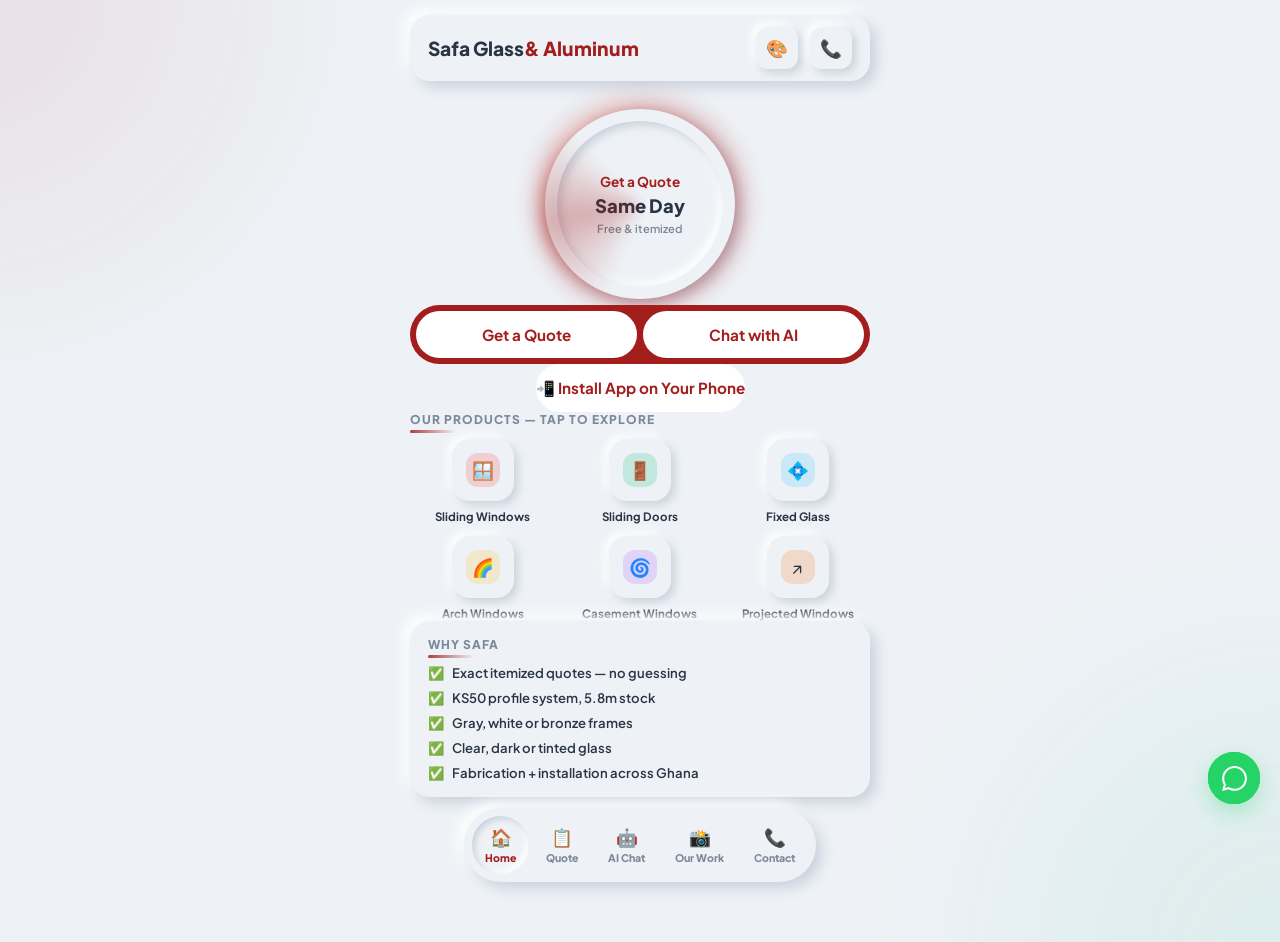
==== commit 491dbc0c: "Backend repoint v15: Safa API moved back to Zola app (zola-0cd423e5); alarm API repointed; sw v15" ====
--- a/index.html
+++ b/index.html
@@ -62,7 +62,26 @@
     .card h3 { font-size:1.05rem; font-weight:800; margin:12px 0 6px; }
     .card p { font-size:.85rem; color:var(--text-muted); font-weight:600; line-height:1.5; }
     .feat { display:flex; align-items:center; gap:8px; font-size:.82rem; font-weight:600; margin-top:8px; }
-    .gal { display:grid; grid-template-columns:repeat(3,1fr); gap:10px; }
+    /* v11 — visitor gallery with categories + lightbox */
+    .chips { display:flex; gap:8px; overflow-x:auto; padding:2px 0 8px; -webkit-overflow-scrolling:touch; }
+    .chip { flex:none; border:none; border-radius:30px; padding:8px 15px; font-size:.68rem; font-weight:800; color:var(--text-muted); background:var(--card-bg); box-shadow:3px 3px 8px var(--shadow-dark),-3px -3px 8px var(--shadow-light); cursor:pointer; transition:all .2s; }
+    .chip.on { background:var(--primary-accent); color:#fff; box-shadow:none; }
+    .gal { display:grid; grid-template-columns:repeat(2,1fr); gap:12px; }
+    @media(min-width:540px){ .gal { grid-template-columns:repeat(3,1fr); } }
+    .pitem { border-radius:16px; overflow:hidden; background:var(--card-bg); box-shadow:4px 4px 10px var(--shadow-dark),-4px -4px 10px var(--shadow-light); cursor:pointer; animation:msgIn .42s var(--ease-spring) both; }
+    .pitem img { width:100%; aspect-ratio:4/3; object-fit:cover; display:block; }
+    .pitem .pi-t { font-size:.78rem; font-weight:800; color:var(--text-dark); padding:8px 10px 2px; line-height:1.3; }
+    .pitem .pi-d { font-size:.64rem; color:var(--text-muted); padding:0 10px 10px; line-height:1.45; font-weight:600; }
+    .g-cap { font-size:.62rem; font-weight:700; color:var(--text-muted); margin-top:4px; text-align:center; }
+    #lightbox { position:fixed; inset:0; background:rgba(8,10,14,.95); z-index:999; display:none; flex-direction:column; }
+    #lbWrap { flex:1; display:flex; align-items:center; justify-content:center; min-height:0; padding:56px 10px 10px; }
+    #lbWrap img { max-width:100%; max-height:100%; object-fit:contain; border-radius:12px; }
+    #lbText { padding:14px 18px 22px; text-align:center; color:#fff; }
+    #lbText .lb-t { font-size:.95rem; font-weight:800; }
+    #lbText .lb-c { font-size:.62rem; font-weight:800; text-transform:uppercase; letter-spacing:1px; opacity:.6; margin-bottom:4px; }
+    #lbText .lb-d { font-size:.78rem; opacity:.85; margin-top:6px; line-height:1.5; max-width:520px; margin-left:auto; margin-right:auto; }
+    .lb-btn { position:absolute; top:50%; transform:translateY(-50%); border:none; width:44px; height:44px; border-radius:50%; background:rgba(255,255,255,.14); color:#fff; font-size:1.2rem; cursor:pointer; }
+    .lb-x { position:absolute; top:14px; right:14px; border:none; width:40px; height:40px; border-radius:50%; background:rgba(255,255,255,.14); color:#fff; font-size:1rem; cursor:pointer; }
     .gal .g-item { position:relative; }
     .gal img { width:100%; height:105px; object-fit:cover; border-radius:14px; display:block; box-shadow:4px 4px 10px var(--shadow-dark),-4px -4px 10px var(--shadow-light); }
     .g-cap { font-size:.62rem; font-weight:700; color:var(--text-muted); margin-top:4px; text-align:center; }
@@ -118,8 +137,6 @@
     /* v4 — draggable whatsapp */
     .whatsapp-btn { touch-action:none; user-select:none; -webkit-user-select:none; }
     .whatsapp-btn.dragging { transition:none; box-shadow:0 14px 30px rgba(37,211,102,.45); transform:scale(1.08); }
-    .msg img.pic { max-width:100%; width:100%; border-radius:12px; display:block; box-shadow:4px 4px 10px var(--shadow-dark),-4px -4px 10px var(--shadow-light); }
-    .msg-pic { align-self:flex-start; max-width:85%; padding:8px; border-radius:16px; box-shadow:4px 4px 10px var(--shadow-dark),-4px -4px 10px var(--shadow-light); background:var(--card-bg); }
     .ok-banner { display:none; text-align:center; padding:24px 16px; border-radius:20px; box-shadow:4px 4px 10px var(--shadow-dark),-4px -4px 10px var(--shadow-light); }
     .ok-banner .big { font-size:2.2rem; }
     .ok-banner h4 { font-size:1.05rem; font-weight:800; margin:8px 0 4px; }
@@ -290,7 +307,7 @@
     <div class="logo">Safa Glass<span>&amp; Aluminum</span></div>
     <div class="header-actions">
       <button class="icon-btn neu-button" id="paletteBtn" onclick="togglePopup(event)">🎨</button>
-      <button class="icon-btn neu-button" onclick="location.href='tel:+233248503631'">📞</button>
+      <button class="icon-btn neu-button" onclick="location.href='tel:+233599931348'">📞</button>
     </div>
     <div class="color-popup neu-flat" id="colorPopup">
       <span class="popup-title">Choose Color</span>
@@ -364,8 +381,10 @@
       <div><div class="f-label">Phone</div><input class="f-input" id="qPhone" type="tel" placeholder="e.g. 024 000 0000"></div>
       <div><div class="f-label">What do you need? *</div>
         <select class="f-select" id="qType"></select></div>
-      <div><div class="f-label">Measurements — Width × Height (mm), one per line *</div>
-        <textarea class="f-textarea" id="qSizes" placeholder="1720 × 1580&#10;1200 × 1200"></textarea></div>
+      <div><div class="f-label">Measurements — add each window/door *</div>
+        <div id="mRows" style="display:flex;flex-direction:column;gap:8px;"></div>
+        <button type="button" class="action-btn" style="margin-top:8px;padding:10px;font-size:.75rem;" onclick="addMRow()">+ Add another measurement</button>
+        <div style="font-size:.62rem;color:var(--text-muted);font-weight:600;margin-top:6px;">Enter WIDTH × HEIGHT in millimetres. Not sure? Send us a message on WhatsApp and we'll measure for you.</div></div>
       <div><div class="f-label">Note (optional)</div><input class="f-input" id="qNote" placeholder="e.g. dark glass, gray frames"></div>
       <button class="send-btn" onclick="sendQuote()">Send to Safa</button>
       <div style="text-align:center;font-size:.68rem;color:var(--text-muted);font-weight:600;">Goes straight to Safa — we respond same day. You can also send it on WhatsApp.</div>
@@ -400,8 +419,18 @@
   <div class="page" id="page-work">
     <div class="card neu-flat">
       <div class="section-title">Our Work</div>
+      <div class="chips" id="workChips"></div>
       <div class="gal" id="workGrid"><div style="grid-column:1/3;font-size:.8rem;color:var(--text-muted);font-weight:600;">Loading our projects…</div></div>
     </div>
+  </div>
+
+  <!-- full-screen photo viewer -->
+  <div id="lightbox" onclick="if(event.target.id==='lightbox')closeLb()">
+    <button class="lb-x" onclick="closeLb()">✕</button>
+    <button class="lb-btn" style="left:10px;" onclick="lbNav(-1)" id="lbPrev">‹</button>
+    <button class="lb-btn" style="right:10px;" onclick="lbNav(1)" id="lbNext">›</button>
+    <div id="lbWrap"><img id="lbImg" alt=""></div>
+    <div id="lbText"></div>
   </div>
 
   <!-- CONTACT -->
@@ -409,7 +438,7 @@
     <div class="card neu-flat">
       <div class="section-title">Contact Safa</div>
       <div class="contact-list">
-        <div class="c-item" onclick="location.href='tel:+233248503631'"><div class="bg-green" style="width:34px;height:34px;border-radius:12px;display:flex;align-items:center;justify-content:center;">📞</div><div class="c-main"><div class="c-title">0248 503 631 / 0599 931 348</div><div class="c-sub">Call anytime</div></div></div>
+        <div class="c-item" onclick="location.href='tel:+233599931348'"><div class="bg-green" style="width:34px;height:34px;border-radius:12px;display:flex;align-items:center;justify-content:center;">📞</div><div class="c-main"><div class="c-title">0599 931 348</div><div class="c-sub">Call anytime</div></div></div>
         <div class="c-item" onclick="openWhatsApp()"><div class="bg-green" style="width:34px;height:34px;border-radius:12px;display:flex;align-items:center;justify-content:center;">💬</div><div class="c-main"><div class="c-title">WhatsApp Chat</div><div class="c-sub">0599 931 348 — live chat with us</div></div></div>
         <div class="c-item" onclick="location.href='mailto:safaglassaluminum@gmail.com'"><div class="bg-purple" style="width:34px;height:34px;border-radius:12px;display:flex;align-items:center;justify-content:center;">✉️</div><div class="c-main"><div class="c-title">safaglassaluminum@gmail.com</div><div class="c-sub">Email</div></div></div>
         <div class="c-item" onclick="location.href='https://facebook.com/SafaGlassAluminum'"><div class="bg-blue" style="width:34px;height:34px;border-radius:12px;display:flex;align-items:center;justify-content:center;">👍</div><div class="c-main"><div class="c-title">@SafaGlassAluminum</div><div class="c-sub">Facebook</div></div></div>
@@ -438,6 +467,18 @@
 
 <script>
 const API = 'https://zola-0cd423e5.base44.app/functions/';
+
+/* ---------------- SAFA ALARM SYSTEM (do NOT remove — see "Safa Alarm System" note) ----------------
+   When a customer needs the owner, raise an alarm here. This creates a SafaAlert record via the
+   safaAlarm backend function; the owner's Safa Alarm APK rings over the lock screen and his
+   Telegram alarm chain fires until he responds. */
+const ALARM_API = 'https://zola-0cd423e5.base44.app/functions/safaAlarm';
+function raiseAlarm(reason, text){
+  try {
+    fetch(ALARM_API, { method:'POST', headers:{'Content-Type':'application/json'},
+      body: JSON.stringify({ action:'alert', reason: reason, session_id: chatSid, text: text || '' }) }).catch(function(){});
+  } catch(e){}
+}
 
 function esc(s){ return String(s==null?'':s).replace(/[&<>"']/g, c => ({'&':'&amp;','<':'&lt;','>':'&gt;','"':'&quot;',"'":'&#39;'}[c])); }
 
@@ -520,15 +561,48 @@
 function quoteThis(){ document.getElementById('qType').value = currentCat.name; nav('quote'); }
 
 /* QUOTE */
+let MROWS = [];
+function addMRow(type){
+  MROWS.push({ type: type || '', width: '', height: '', qty: '1' });
+  renderMRows();
+}
+function renderMRows(){
+  const types = (typeof CATS !== 'undefined' && CATS.length ? CATS : DEFAULT_CATS).map(c => c.name);
+  const box = document.getElementById('mRows');
+  box.innerHTML = MROWS.map((r, i) => `
+    <div style="display:flex;gap:6px;align-items:center;flex-wrap:wrap;background:var(--card-bg);border-radius:14px;padding:10px;box-shadow:4px 4px 10px var(--shadow-dark),-4px -4px 10px var(--shadow-light);">
+      <span style="font-size:.65rem;font-weight:800;color:var(--text-muted);width:14px;">${i + 1}</span>
+      <select class="f-select" id="mt${i}" style="flex:1;min-width:110px;padding:8px;" onchange="MROWS[${i}].type=this.value">
+        ${types.map(t => `<option value="${t}" ${r.type === t ? 'selected' : ''}>${t}</option>`).join('')}
+      </select>
+      <input class="f-input" id="mw${i}" type="number" inputmode="numeric" placeholder="Width mm" value="${r.width}" style="width:84px;padding:8px;" oninput="MROWS[${i}].width=this.value">
+      <span style="font-weight:800;color:var(--text-muted);">×</span>
+      <input class="f-input" id="mh${i}" type="number" inputmode="numeric" placeholder="Height mm" value="${r.height}" style="width:84px;padding:8px;" oninput="MROWS[${i}].height=this.value">
+      <input class="f-input" id="mq${i}" type="number" inputmode="numeric" placeholder="Qty" value="${r.qty}" style="width:60px;padding:8px;" oninput="MROWS[${i}].qty=this.value">
+      <button type="button" onclick="MROWS.splice(${i},1);renderMRows()" style="border:none;background:rgba(239,68,68,.12);color:#ef4444;border-radius:10px;padding:8px 10px;font-size:.8rem;font-weight:800;">✕</button>
+    </div>`).join('');
+}
 async function sendQuote(){
   const v = id => document.getElementById(id).value.trim();
-  const name = v('qName'), sizes = v('qSizes');
-  if (!name || !sizes){ alert('Please enter your name and the measurements.'); return; }
+  const name = v('qName');
+  if (!name){ alert('Please enter your name.'); return; }
+  /* sync type selects + collect */
+  const items = [];
+  let bad = false;
+  MROWS.forEach((r, i) => {
+    const sel = document.getElementById('mt' + i);
+    const type = sel ? sel.value : r.type;
+    const w = Number(r.width), h = Number(r.height), q = Number(r.qty) || 1;
+    if (w > 0 && h > 0) items.push({ type, width: w, height: h, qty: q });
+    else bad = true;
+  });
+  if (!items.length){ alert('Please add at least one measurement with width and height in mm.'); return; }
+  if (bad && !confirm('One row is missing its width or height and will not be sent. Continue?')) return;
   const btn = document.querySelector('#quoteForm .send-btn'); btn.textContent = 'Sending…'; btn.disabled = true;
   try {
-    await fetch(API + 'safaSubmitQuote', {
+    await fetch(API + 'safaMeasure', {
       method:'POST', headers:{'Content-Type':'application/json'},
-      body: JSON.stringify({ name, phone:v('qPhone'), type:v('qType'), sizes, note:v('qNote') })
+      body: JSON.stringify({ action: 'submit', data: { name, phone:v('qPhone'), note:v('qNote'), items } })
     });
   } catch (e) { /* still show WhatsApp option */ }
   document.getElementById('quoteForm').style.display = 'none';
@@ -537,12 +611,17 @@
 }
 function openWhatsApp(){
   const v = id => document.getElementById(id).value.trim();
-  const name = v('qName'), sizes = v('qSizes');
+  const name = v('qName');
   let msg = '*QUOTATION REQUEST — Safa Glass & Aluminum*%0A%0A';
   if (name) msg += 'Name: ' + encodeURIComponent(name) + '%0A';
-  if (v('qPhone')) msg += 'Phone: ' + encodeURIComponent(v('qPhone')) + '%0A';
-  if (v('qType')) msg += 'Type: ' + encodeURIComponent(v('qType')) + '%0A';
-  if (sizes) msg += 'Measurements (Width x Height, mm):%0A' + encodeURIComponent(sizes);
+  if (v('qPhone')) msg += 'Phone: ' + encodeURIComponent(v('qPhone')) + '%0A%0A';
+  msg += 'Measurements (Width x Height, mm):%0A';
+  MROWS.forEach((r, i) => {
+    const sel = document.getElementById('mt' + i);
+    const type = sel ? sel.value : (r.type || 'Window');
+    msg += encodeURIComponent((i + 1) + '. ' + type + ' — ' + (r.width || '?') + ' x ' + (r.height || '?') + ' mm, qty ' + (r.qty || 1)) + '%0A';
+  });
+  if (v('qNote')) msg += '%0ANote: ' + encodeURIComponent(v('qNote'));
   window.open('https://wa.me/233599931348?text=' + msg, '_blank');
 }
 
@@ -562,28 +641,25 @@
 function saveChatMem(){ try { localStorage.setItem('safa_chat_history', JSON.stringify(chatMem.slice(-200))); } catch(e){} }
 
 function addMsgEl(role, text){
-  // parse picture markers: [[IMG:url]] becomes a real image bubble
-  const parts = String(text || '').split(/(\[\[IMG:[^\]]+\]\])/g).filter(p => p !== '');
-  if (parts.length === 0) parts.push('');
-  for (const part of parts){
-    const m = part.match(/^\[\[IMG:(https?:\/\/[^\s\]]+)\]\]$/);
-    if (m){
-      const wrap = document.createElement('div');
-      wrap.className = 'msg-pic';
+  const d = document.createElement('div');
+  if (role === 'owner'){ d.className = 'msg bot'; d.innerHTML = '<div style="font-size:.6rem;font-weight:800;color:#10b981;margin-bottom:3px;">SULEIMAN — OWNER</div>' + esc(text); }
+  else if (role === 'system'){ d.className = 'msg bot'; d.style.fontStyle = 'italic'; d.textContent = text; }
+  else {
+    d.className = 'msg ' + (role === 'customer' ? 'user' : 'bot');
+    // AI example pictures: [[IMG:url]] -> real inline photo (tap to enlarge)
+    const im = String(text || '').match(/\[\[IMG:(https?:\/\/[^\]\s]+)\]\]/);
+    const clean = String(text || '').replace(/\[\[IMG:[^\]]*\]\]/g, '').trim();
+    d.textContent = clean;
+    if (im && role !== 'customer'){
       const img = document.createElement('img');
-      img.className = 'pic'; img.src = m[1]; img.alt = 'Example window'; img.loading = 'lazy';
-      wrap.appendChild(img);
-      chatLog.appendChild(wrap);
-    } else {
-      if (part.trim() === '') continue;
-      const d = document.createElement('div');
-      if (role === 'owner'){ d.className = 'msg bot'; d.innerHTML = '<div style="font-size:.6rem;font-weight:800;color:#10b981;margin-bottom:3px;">SULEIMAN — OWNER</div>' + esc(part); }
-      else if (role === 'system'){ d.className = 'msg bot'; d.style.fontStyle = 'italic'; d.textContent = part; }
-      else { d.className = 'msg ' + (role === 'customer' ? 'user' : 'bot'); d.textContent = part; }
-      chatLog.appendChild(d);
+      img.src = im[1]; img.alt = 'Safa example';
+      img.style.cssText = 'display:block;width:100%;max-width:260px;border-radius:12px;margin-top:8px;cursor:zoom-in;';
+      img.onclick = () => window.open(im[1], '_blank');
+      img.onerror = () => img.remove();
+      d.appendChild(img);
     }
   }
-  chatLog.scrollTop = chatLog.scrollHeight;
+  chatLog.appendChild(d); chatLog.scrollTop = chatLog.scrollHeight;
 }
 function setChatStatus(status){
   chatStatus = status || 'ai';
@@ -637,6 +713,8 @@
   inp.value = '';
   addMsgEl('customer', msg);
   chatMem.push({ role: 'customer', text: msg }); saveChatMem();
+  /* SAFA ALARM: first message from this visitor = new lead */
+  if (!localStorage.getItem('safa_alarm_lead')){ localStorage.setItem('safa_alarm_lead','1'); raiseAlarm('new_lead', msg); }
   document.getElementById('chips').style.display = 'none';
   const t = document.createElement('div'); t.className = 'msg bot typing'; t.textContent = 'Thinking…';
   chatLog.appendChild(t); chatLog.scrollTop = chatLog.scrollHeight;
@@ -647,12 +725,16 @@
     const d = await r.json();
     t.remove();
     if (d.reply && !d.handover){ addMsgEl('ai', d.reply); chatMem.push({ role: 'ai', text: d.reply }); saveChatMem(); }
+    /* SAFA ALARM: the no-price rule answered = customer asking for a price */
+    if (d.source === 'rule') raiseAlarm('price_request', msg);
   } catch(e){ t.remove(); addMsgEl('ai', "Connection problem — please WhatsApp us on 0599 931 348."); }
   chatBusy = false;
   syncChat();
 }
 async function requestOwner(){
   if (chatBusy) return;
+  /* SAFA ALARM: customer explicitly wants the owner */
+  raiseAlarm('owner_request', 'Customer tapped "Talk to Owner"');
   const t = document.createElement('div'); t.className = 'msg bot typing'; t.textContent = 'Notifying the owner…';
   chatLog.appendChild(t); chatLog.scrollTop = chatLog.scrollHeight;
   chatBusy = true;
@@ -670,18 +752,65 @@
 setInterval(() => { const pg = document.getElementById('page-chat'); if (pg && pg.classList.contains('active')) pollChat(); }, 4000);
 
 /* WORK */
+let WORKITEMS = []; let workCat = 'All'; let lbIdx = 0;
 async function loadWork(){
   try {
     const r = await fetch(API + 'safaGallery', { method:'POST', headers:{'Content-Type':'application/json'}, body:'{}' });
     const d = await r.json();
-    const items = (d.items || []).filter(i => !String(i.category || '').startsWith('__sys')).slice(0, 30);
-    document.getElementById('workGrid').innerHTML = items.map(i =>
-      `<div class="g-item"><img src="${i.image_url}" alt="${esc(i.title || 'Our work')}" loading="lazy"><div class="g-cap">${esc(i.title || '')}</div></div>`).join('');
-  } catch (e) {
+    WORKITEMS = (d.items || []).filter(i => String(i.category || '').indexOf('__sys') !== 0);
+    renderWork();
+  } catch(e){
     document.getElementById('workGrid').innerHTML = '<div style="grid-column:1/3;font-size:.8rem;color:var(--text-muted);font-weight:600;">Could not load — check your connection.</div>';
   }
 }
-
+function renderWork(){
+  const cats = ['All']; WORKITEMS.forEach(i => { const c = (i.category || '').trim(); if (c && cats.indexOf(c) < 0) cats.push(c); });
+  document.getElementById('workChips').innerHTML = cats.map(c =>
+    `<button class="chip ${c === workCat ? 'on' : ''}" onclick="workCat='${esc(c)}';renderWork()">${esc(c === 'All' ? 'All Work' : c)}</button>`).join('');
+  const items = workCat === 'All' ? WORKITEMS : WORKITEMS.filter(i => (i.category || '').trim() === workCat);
+  document.getElementById('workGrid').innerHTML = items.map((i, idx) =>
+    `<div class="pitem" onclick="openLb(${WORKITEMS.indexOf(i)})"><img src="${i.image_url}" alt="${esc(i.title || 'Our work')}" loading="lazy"><div class="pi-t">${esc(i.title || 'Our Work')}</div>${i.desc ? `<div class="pi-d">${esc(i.desc)}</div>` : ''}</div>`).join('')
+    || '<div style="grid-column:1/3;font-size:.8rem;color:var(--text-muted);font-weight:600;">No photos in this category yet.</div>';
+}
+function openLb(idx){
+  lbIdx = idx;
+  document.getElementById('lightbox').style.display = 'flex';
+  renderLb();
+}
+function renderLb(){
+  const i = WORKITEMS[lbIdx]; if (!i) return;
+  document.getElementById('lbImg').src = i.image_url;
+  document.getElementById('lbText').innerHTML =
+    (i.category ? `<div class="lb-c">${esc(i.category)}</div>` : '') +
+    `<div class="lb-t">${esc(i.title || 'Our Work')}</div>` +
+    (i.desc ? `<div class="lb-d">${esc(i.desc)}</div>` : '');
+  document.getElementById('lbPrev').style.display = WORKITEMS.length > 1 ? 'block' : 'none';
+  document.getElementById('lbNext').style.display = WORKITEMS.length > 1 ? 'block' : 'none';
+}
+function lbNav(d){ lbIdx = (lbIdx + d + WORKITEMS.length) % WORKITEMS.length; renderLb(); }
+function closeLb(){ document.getElementById('lightbox').style.display = 'none'; }
+document.addEventListener('keydown', e => {
+  const lb = document.getElementById('lightbox');
+  if (!lb || lb.style.display === 'none') return;
+  if (e.key === 'Escape') closeLb();
+  if (e.key === 'ArrowLeft') lbNav(-1);
+  if (e.key === 'ArrowRight') lbNav(1);
+});
+(function(){ /* swipe in the lightbox */
+  let x0 = null;
+  const w = document.getElementById('lbWrap');
+  if (!w) return;
+  w.addEventListener('touchstart', e => { x0 = e.touches[0].clientX; }, { passive:true });
+  w.addEventListener('touchend', e => {
+    if (x0 == null) return;
+    const dx = e.changedTouches[0].clientX - x0;
+    if (Math.abs(dx) > 40) lbNav(dx < 0 ? 1 : -1);
+    x0 = null;
+  }, { passive:true });
+})();
+
+
+if (document.getElementById('mRows')) { addMRow(); }
 /* ---------------- v4: ADMIN-MANAGED SITE CONFIG (window types & showreel video) ---------------- */
 /* Types and video live in the gallery backend as system items (category __sys_*), set from the Admin portal. */
 async function loadSiteConfig(){
@@ -701,6 +830,7 @@
       }));
       currentCat = CATS[0];
       renderCats();
+      if (typeof renderMRows === 'function' && MROWS.length) renderMRows(); /* refresh measurement type selects */
     }
     const vids = items.filter(i => i.category === '__sys_video__');
     if (vids.length){
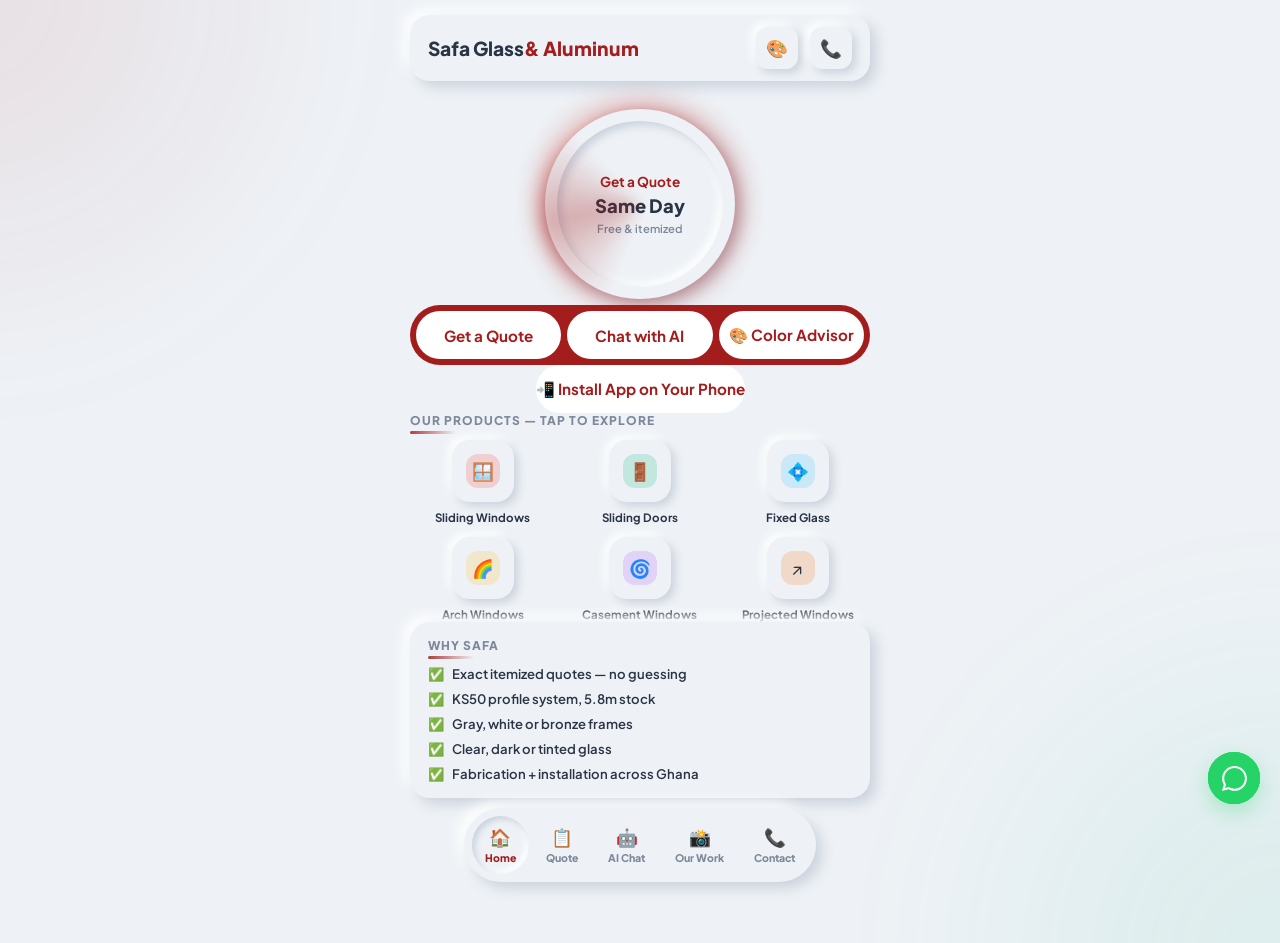
==== commit c10b882e: "v6: Color Advisor — photo of house -> AI recommends frame color + glass (+ camera capture, client-si" ====
--- a/index.html
+++ b/index.html
@@ -334,6 +334,7 @@
     <section class="action-bar">
       <button class="action-btn" onclick="nav('quote')">Get a Quote</button>
       <button class="action-btn" onclick="nav('chat')">Chat with AI</button>
+      <button class="action-btn" onclick="nav('color')">🎨 Color Advisor</button>
     </section>
     <!-- v5 — INSTALL APP -->
     <section style="text-align:center;">
@@ -397,16 +398,42 @@
     </div>
   </div>
 
+  
+  <!-- COLOR ADVISOR (v6) -->
+  <div class="page" id="page-color">
+    <div class="form-card neu-flat">
+      <div class="section-title">🎨 Which Color Fits Your House?</div>
+      <div class="feat">📸 <span>Take a quick photo of your house (front view works best)</span></div>
+      <div class="feat">🤖 <span>Our AI looks at your walls, roof and style</span></div>
+      <div class="feat">✅ <span>You get the best frame color + glass for YOUR house</span></div>
+      <div style="margin-top:14px;">
+        <input type="file" id="colorFile" accept="image/*" capture="environment" style="display:none;" onchange="onHousePhoto(this)">
+        <button class="send-btn" id="colorPickBtn" onclick="pickHousePhoto()">📷 Take / Choose Photo</button>
+      </div>
+      <div id="colorStatus" style="display:none;text-align:center;font-size:.72rem;font-weight:700;color:var(--text-muted);margin-top:10px;"></div>
+      <div id="colorPreviewWrap" style="display:none;margin-top:12px;"><img id="colorPreview" style="width:100%;border-radius:14px;" alt="Your house"></div>
+    </div>
+    <div class="card neu-flat" id="colorResult" style="display:none;">
+      <div class="section-title">🎨 Our Recommendation</div>
+      <div id="colorAdvice" style="font-size:.82rem;line-height:1.55;"></div>
+      <div id="colorExample" style="margin-top:12px;"></div>
+      <section class="action-bar" style="margin-top:14px;">
+        <button class="action-btn" onclick="nav('chat');chatPrefill('I used the Color Advisor and I like the recommendation. I want to discuss my windows.');">💬 Continue in Chat</button>
+        <button class="action-btn" style="background:#25d366;color:#fff;" onclick="openWhatsApp()">WhatsApp Us</button>
+      </section>
+    </div>
+  </div>
+
   <!-- CHAT -->
   <div class="page" id="page-chat">
     <div class="chat-box neu-flat">
       <div class="section-title" style="display:flex;align-items:center;gap:8px;" id="chatHeader">🤖 Safa AI Assistant <span style="font-size:.6rem;color:#10b981;">● online</span></div>
-      <div id="ownerBanner" style="display:none;background:rgba(16,185,129,.12);border-left:3px solid #10b981;border-radius:12px;padding:10px 14px;font-size:.8rem;font-weight:700;">👤 You're now chatting with <b>Suleiman (Owner)</b> — Safa Glass &amp; Aluminum. The AI assistant will stay quiet.</div>
+      <div id="ownerBanner" style="display:none;background:rgba(16,185,129,.12);border-left:3px solid #10b981;border-radius:12px;padding:10px 14px;font-size:.8rem;font-weight:700;">👤 You're now chatting with <b>Suleiman — Safa Specialist</b> — Safa Glass &amp; Aluminum. The AI assistant will stay quiet.</div>
       <div class="chat-log" id="chatLog"></div>
       <div class="chips" id="chips">
         <button class="chip" onclick="chipAsk('How much are sliding windows?')">How much are windows?</button>
         <button class="chip" onclick="chipAsk('How do I measure my windows?')">How do I measure?</button>
-        <button class="chip" onclick="requestOwner()">👤 Talk to Owner</button>
+        <button class="chip" onclick="requestOwner()">💬 Talk to a Specialist</button>
       </div>
       <div class="chat-input-row">
         <input class="f-input" id="chatInput" placeholder="Ask about windows, doors, glass..." onkeydown="if(event.key==='Enter')sendChat()">
@@ -554,8 +581,7 @@
   document.getElementById('catDetail').innerHTML =
     `<img class="hero" src="${cimg}" alt="${esc(c.name)}">
      <h3>${c.name}</h3><p>${c.desc}</p>
-     ${c.feats.map(f => `<div class="feat">✔️ <span>${f}</span></div>`).join('')}
-     <p style="margin-top:12px;font-weight:700;color:var(--primary-accent);">Rough guide: GH₵1,000 per square metre of opening, installed. Exact price comes from the owner after measurements.</p>`;
+     ${c.feats.map(f => `<div class="feat">✔️ <span>${f}</span></div>`).join('')}`;
   nav('cat');
 }
 function quoteThis(){ document.getElementById('qType').value = currentCat.name; nav('quote'); }
@@ -642,7 +668,7 @@
 
 function addMsgEl(role, text){
   const d = document.createElement('div');
-  if (role === 'owner'){ d.className = 'msg bot'; d.innerHTML = '<div style="font-size:.6rem;font-weight:800;color:#10b981;margin-bottom:3px;">SULEIMAN — OWNER</div>' + esc(text); }
+  if (role === 'owner'){ d.className = 'msg bot'; d.innerHTML = '<div style="font-size:.6rem;font-weight:800;color:#10b981;margin-bottom:3px;">SULEIMAN — SAFA SPECIALIST</div>' + esc(text); }
   else if (role === 'system'){ d.className = 'msg bot'; d.style.fontStyle = 'italic'; d.textContent = text; }
   else {
     d.className = 'msg ' + (role === 'customer' ? 'user' : 'bot');
@@ -667,7 +693,7 @@
   document.getElementById('ownerBanner').style.display = owner ? 'block' : 'none';
   document.getElementById('chips').style.display = owner ? 'none' : 'flex';
   document.getElementById('chatHeader').innerHTML = owner
-    ? '👤 Suleiman — Owner <span style="font-size:.6rem;color:#10b981;">● connected</span>'
+    ? '👤 Suleiman — Specialist <span style="font-size:.6rem;color:#10b981;">● connected</span>'
     : '🤖 Safa AI Assistant <span style="font-size:.6rem;color:#10b981;">● online</span>';
 }
 function renderSession(msgs, status){
@@ -688,7 +714,7 @@
     const d = await r.json();
     if (!d.ok) return;
     if (d.messages.length === 0 && chatMem.length === 0){
-      const w = "Hello! I'm Safa's AI aluminum expert — ask me anything, or tap 'Talk to Owner' to chat with the owner directly. Guide prices are instant; exact quotes come from him.";
+      const w = "Hello! I'm Safa's AI aluminum expert — ask me anything, or tap 'Talk to a Specialist' to chat with one of our team directly. Exact quotes come from our specialist.";
       chatMem = [{ role: 'ai', text: w }]; saveChatMem(); addMsgEl('ai', w);
       lastCount = 0;
     } else if (d.messages.length !== lastCount){
@@ -733,14 +759,12 @@
 }
 async function requestOwner(){
   if (chatBusy) return;
-  /* SAFA ALARM: customer explicitly wants the owner */
-  raiseAlarm('owner_request', 'Customer tapped "Talk to Owner"');
-  const t = document.createElement('div'); t.className = 'msg bot typing'; t.textContent = 'Notifying the owner…';
+  const t = document.createElement('div'); t.className = 'msg bot typing'; t.textContent = 'Connecting you to a specialist…';
   chatLog.appendChild(t); chatLog.scrollTop = chatLog.scrollHeight;
   chatBusy = true;
   try {
     const r = await fetch(API + 'safaChat', {method:'POST',headers:{'Content-Type':'application/json'},
-      body: JSON.stringify({ request_owner: true, session_id: chatSid, message: 'I would like to talk to the owner please' })});
+      body: JSON.stringify({ request_owner: true, session_id: chatSid, message: 'I would like to talk to a specialist please' })});
     const d = await r.json();
     t.remove();
     if (d.reply){ addMsgEl('ai', d.reply); chatMem.push({ role: 'ai', text: d.reply }); saveChatMem(); }
@@ -750,12 +774,23 @@
 }
 pollChat();
 setInterval(() => { const pg = document.getElementById('page-chat'); if (pg && pg.classList.contains('active')) pollChat(); }, 4000);
+/* v16 — live gallery: new photos appear on their own while the Work tab is open */
+function lbIsOpen(){ const lb = document.getElementById('lightbox'); return lb && lb.style.display !== 'none' && lb.style.display !== ''; }
+setInterval(() => {
+  const pg = document.getElementById('page-work');
+  if (pg && pg.classList.contains('active') && !lbIsOpen()) loadWork();
+}, 30000);
+document.addEventListener('visibilitychange', () => {
+  if (document.hidden) return;
+  const pg = document.getElementById('page-work');
+  if (pg && pg.classList.contains('active')) loadWork();
+});
 
 /* WORK */
 let WORKITEMS = []; let workCat = 'All'; let lbIdx = 0;
 async function loadWork(){
   try {
-    const r = await fetch(API + 'safaGallery', { method:'POST', headers:{'Content-Type':'application/json'}, body:'{}' });
+    const r = await fetch(API + 'safaGallery', { method:'POST', headers:{'Content-Type':'application/json'}, body:'{}', cache:'no-store' });
     const d = await r.json();
     WORKITEMS = (d.items || []).filter(i => String(i.category || '').indexOf('__sys') !== 0);
     renderWork();
@@ -822,12 +857,16 @@
       try { return { cfg: JSON.parse(i.title), icon: i.image_url }; } catch(e){ return null; }
     }).filter(Boolean);
     if (types.length){
-      CATS = types.map((t, idx) => ({
+      const customCats = types.map((t, idx) => ({
         id: String(t.cfg.name || ('type' + idx)).toLowerCase().replace(/[^a-z0-9]+/g, '-'),
         name: t.cfg.name, emoji: t.cfg.emoji || '🪟',
         img: (t.icon && t.icon.length > 200) ? t.icon : '', bg: BADGES[idx % BADGES.length],
         desc: t.cfg.desc || '', feats: Array.isArray(t.cfg.feats) ? t.cfg.feats : []
       }));
+      /* v18: admin-added types are ADDED to the default products — they never wipe them out.
+         A custom type with the same name as a default replaces that default (so you can edit it). */
+      const cn = customCats.map(c => String(c.name || '').toLowerCase().trim());
+      CATS = DEFAULT_CATS.filter(d => cn.indexOf(String(d.name || '').toLowerCase().trim()) < 0).concat(customCats);
       currentCat = CATS[0];
       renderCats();
       if (typeof renderMRows === 'function' && MROWS.length) renderMRows(); /* refresh measurement type selects */
@@ -905,6 +944,66 @@
     if (p) apply(...clamp(p.l, p.t));
   });
 })();
+
+/* ================================================================
+   COLOR ADVISOR (v6) — photo -> AI color recommendation
+   ================================================================ */
+const SB_ANON_KEY = "eyJhbGciOiJIUzI1NiIsInR5cCI6IkpXVCJ9.eyJpc3MiOiJzdXBhYmFzZSIsInJlZiI6Imhva3Fsdmtvd2NydWpwcGVsaWlwIiwicm9sZSI6ImFub24iLCJpYXQiOjE3Nzk3MTg1MDUsImV4cCI6MjA5NTI5NDUwNX0._iO6p71kJRiBWH-fJ1j7GWDNmMcjSMN5nseNU4VN8tE";
+function pickHousePhoto(){ document.getElementById('colorFile').click(); }
+function chatPrefill(t){ try{ document.getElementById('chatInput').value = t; }catch(e){} }
+async function onHousePhoto(input){
+  const file = input.files && input.files[0];
+  if (!file) return;
+  const status = document.getElementById('colorStatus');
+  const pickBtn = document.getElementById('colorPickBtn');
+  const result = document.getElementById('colorResult');
+  result.style.display = 'none';
+  status.style.display = 'block';
+  pickBtn.disabled = true; pickBtn.style.opacity = .6;
+  try {
+    status.textContent = 'Preparing photo…';
+    // compress client-side: max 1280px, JPEG — saves customer data
+    const img = await new Promise((res, rej) => { const i = new Image(); i.onload = () => res(i); i.onerror = rej; i.src = URL.createObjectURL(file); });
+    const scale = Math.min(1, 1280 / Math.max(img.width, img.height));
+    const cv = document.createElement('canvas');
+    cv.width = Math.round(img.width * scale); cv.height = Math.round(img.height * scale);
+    cv.getContext('2d').drawImage(img, 0, 0, cv.width, cv.height);
+    const blob = await new Promise(r => cv.toBlob(r, 'image/jpeg', 0.82));
+    status.textContent = 'Uploading photo…';
+    const name = 'house-' + Date.now() + '.jpg';
+    const up = await fetch('https://hokqlvkowcrujppeliip.supabase.co/storage/v1/object/safa-media/color-photos/' + name, {
+      method: 'POST', headers: { 'apikey': SB_ANON_KEY, 'Authorization': 'Bearer ' + SB_ANON_KEY, 'Content-Type': 'image/jpeg' },
+      body: blob
+    });
+    if (!up.ok) throw new Error('Upload failed (' + up.status + ')');
+    const url = 'https://hokqlvkowcrujppeliip.supabase.co/storage/v1/object/public/safa-media/color-photos/' + name;
+    document.getElementById('colorPreview').src = url;
+    document.getElementById('colorPreviewWrap').style.display = 'block';
+    status.textContent = 'AI is looking at your house… 🤖';
+    const r = await fetch('https://zola-0cd423e5.base44.app/functions/safaColorAdvice', {
+      method: 'POST', headers: { 'Content-Type': 'application/json' },
+      body: JSON.stringify({ image_url: url, message: 'This is my house — which window frame color and glass will fit it best?' })
+    });
+    const d = await r.json();
+    if (!d.ok) throw new Error(d.error || 'AI failed to analyze the photo.');
+    status.style.display = 'none';
+    let advice = d.advice || '';
+    let example = '';
+    const m = advice.match(/\[\[IMG:(https?:\/\/[^\]]+)\]\]/);
+    if (m){ advice = advice.replace(m[0], '').trim(); example = m[1]; }
+    document.getElementById('colorAdvice').textContent = advice;
+    document.getElementById('colorExample').innerHTML = example
+      ? '<img src="' + example + '" style="width:100%;border-radius:14px;" alt="Example"><div style="font-size:.66rem;color:var(--text-muted);font-weight:600;text-align:center;margin-top:4px;">Example of our work — the recommended look</div>'
+      : '';
+    result.style.display = 'block';
+    result.scrollIntoView({ behavior: 'smooth', block: 'start' });
+  } catch (err) {
+    status.textContent = 'Sorry — something went wrong. Please try again or WhatsApp us 0599 931 348.';
+  } finally {
+    pickBtn.disabled = false; pickBtn.style.opacity = 1;
+    input.value = '';
+  }
+}
 </script>
 
 <script>
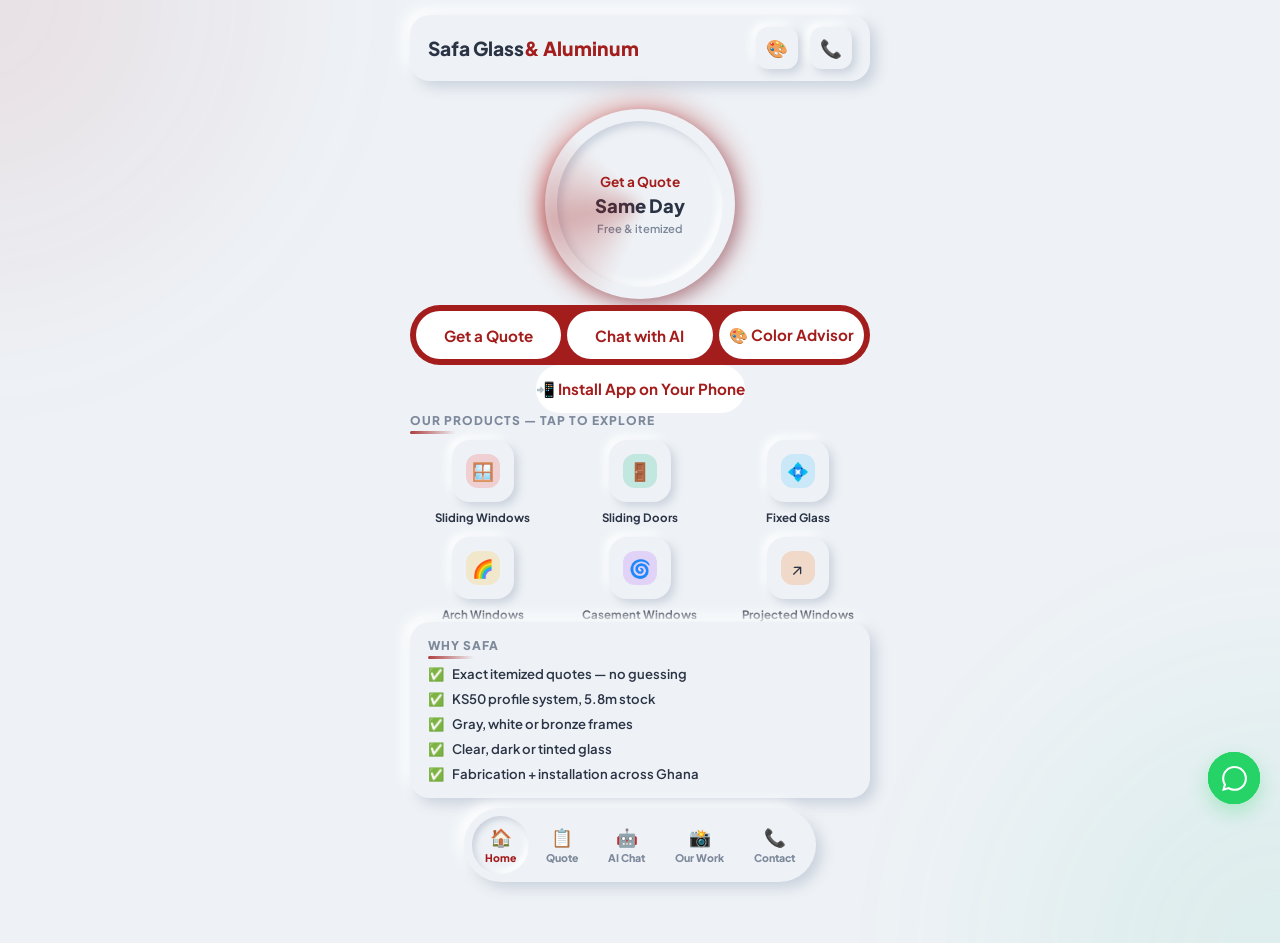
==== commit db049b4c: "v7: visitor tracking beacon (admin analytics)" ====
--- a/index.html
+++ b/index.html
@@ -1004,6 +1004,20 @@
     input.value = '';
   }
 }
+
+/* ================================================================
+   VISITOR TRACKING (v7) — counts unique visitors for the admin portal
+   ================================================================ */
+(function(){
+  try {
+    var vid = localStorage.getItem('safa_vid');
+    if (!vid) { vid = 'v-' + Date.now() + '-' + Math.random().toString(36).slice(2, 8); localStorage.setItem('safa_vid', vid); }
+    fetch('https://zola-0cd423e5.base44.app/functions/safaVisitLog', {
+      method: 'POST', headers: { 'Content-Type': 'application/json' },
+      body: JSON.stringify({ action: 'log', session_id: vid, page: 'home', referrer: document.referrer || 'direct', ua: navigator.userAgent.slice(0, 200) })
+    }).catch(function(){});
+  } catch (e) {}
+})();
 </script>
 
 <script>
